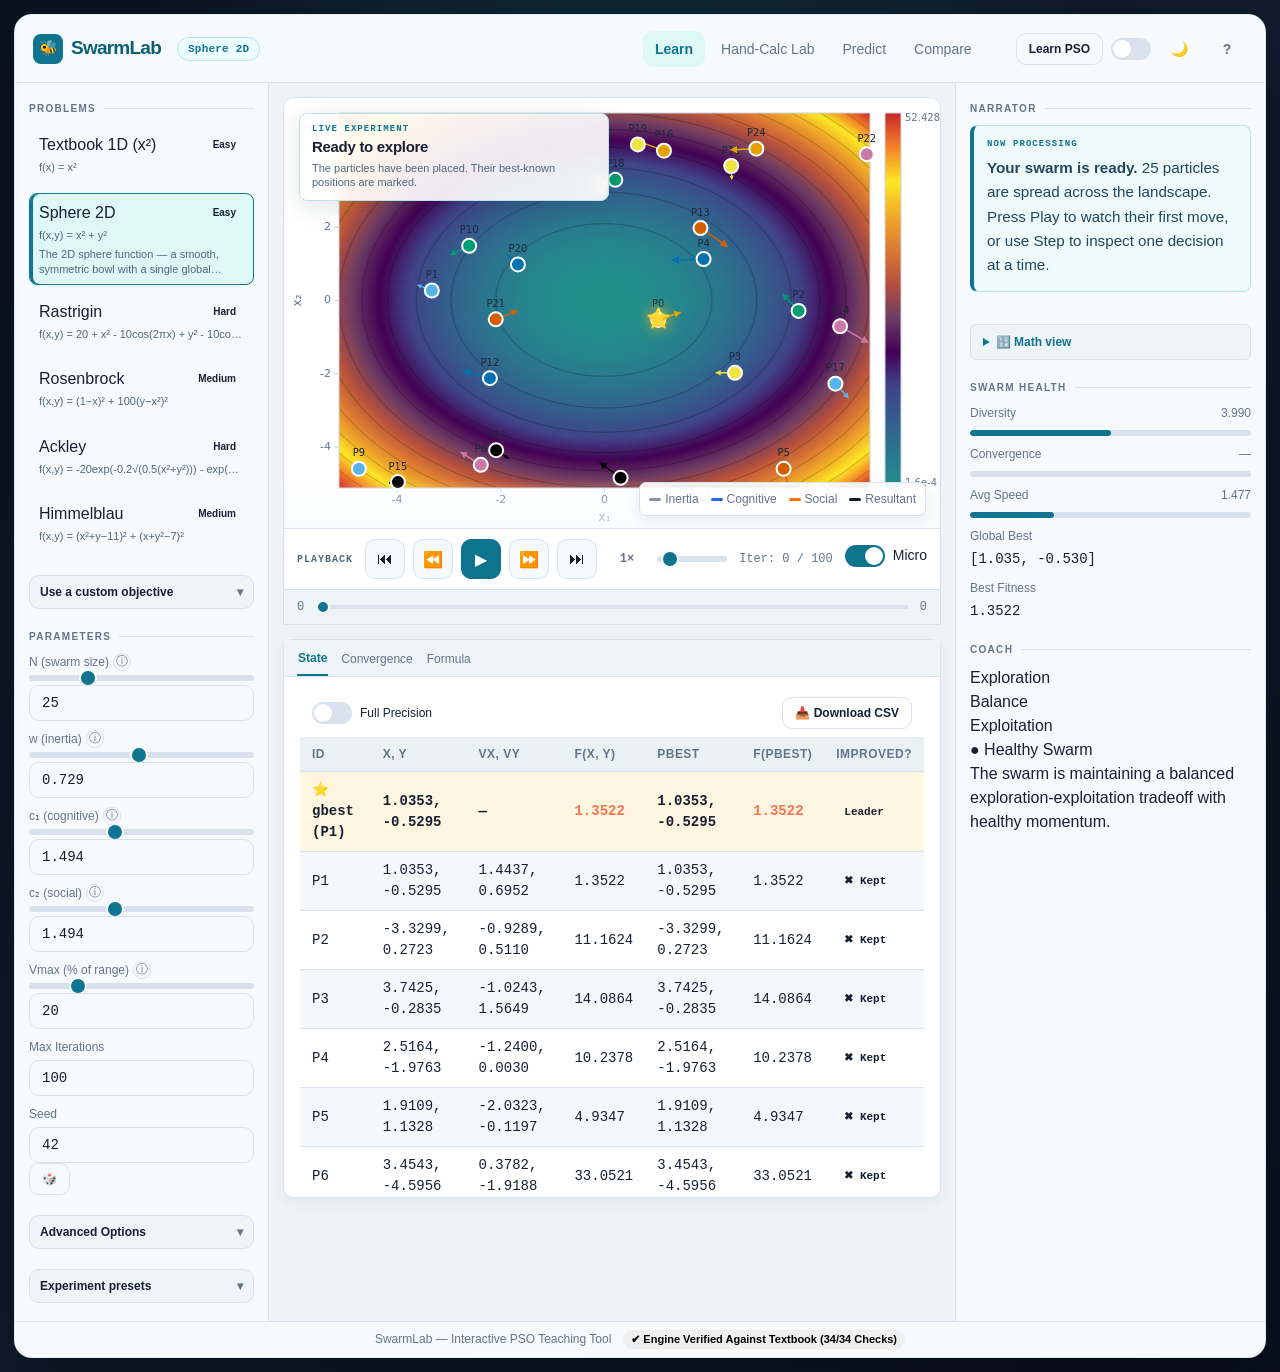
==== index.html @ da764fb7 "Soft Computing Assignment (Interactive PSO)" ====
<!DOCTYPE html>
<html lang="en" data-theme="light">
<head>
  <meta charset="UTF-8">
  <meta name="viewport" content="width=device-width, initial-scale=1.0">
  <meta name="description" content="SwarmLab — An interactive browser-based tool for learning Particle Swarm Optimization (PSO).">
  <meta name="color-scheme" content="light dark">
  <title>SwarmLab — Interactive PSO</title>

  <!-- Design System CSS -->
  <link rel="stylesheet" href="css/tokens.css">
  <link rel="stylesheet" href="css/layout.css">
  <link rel="stylesheet" href="css/components.css">
</head>
<body>

  <!-- Skip-to-content -->
  <a href="#main-canvas" class="skip-link">Skip to main content</a>

  <div class="app" id="app">

    <!-- ============ TOP BAR ============ -->
    <header class="topbar" role="banner">
      <div class="topbar__logo" aria-label="SwarmLab">
        <!-- Logo icon placeholder -->
        <span aria-hidden="true">🐝</span>
        <span>SwarmLab</span>
      </div>

      <span class="topbar__problem-name" id="topbar-problem-name">Sphere 2D</span>

      <!-- Mode tabs (desktop) -->
      <nav class="topbar__tabs tabs" role="tablist" aria-label="Application mode">
        <button class="tab" role="tab" id="tab-learn" aria-selected="true" aria-controls="panel-learn">Learn</button>
        <button class="tab" role="tab" id="tab-handcalc" aria-selected="false" aria-controls="panel-handcalc">Hand-Calc Lab</button>
        <button class="tab" role="tab" id="tab-predict" aria-selected="false" aria-controls="panel-predict">Predict</button>
        <button class="tab" role="tab" id="tab-compare" aria-selected="false" aria-controls="panel-compare">Compare</button>
      </nav>

      <!-- Actions -->
      <div class="topbar__actions">
        <button class="btn btn--secondary btn--sm learn-trigger" id="btn-open-learn" type="button">Learn PSO</button>
        <label class="toggle" title="Colour-blind safe mode">
          <input type="checkbox" class="toggle__input" id="toggle-colorblind" aria-label="Toggle colour-blind safe mode">
          <span class="toggle__track"><span class="toggle__thumb"></span></span>
          <span class="toggle__label sr-only">Colour-blind mode</span>
        </label>

        <button class="btn btn--icon" id="btn-theme-toggle" aria-label="Toggle dark mode" type="button">
          <span aria-hidden="true">🌙</span>
        </button>

        <button class="btn btn--icon" id="btn-help" aria-label="Help and keyboard shortcuts" type="button">
          <span aria-hidden="true">?</span>
        </button>
      </div>
    </header>

    <!-- ============ WORKSPACE (3-zone layout) ============ -->
    <main class="workspace" id="workspace">

      <!-- Drawer toggle buttons (tablet/mobile) -->
      <button class="drawer-toggle drawer-toggle--left" id="btn-toggle-left" aria-label="Toggle left panel" type="button" aria-expanded="false">
        <span aria-hidden="true">☰</span>
      </button>
      <button class="drawer-toggle drawer-toggle--right" id="btn-toggle-right" aria-label="Toggle right panel" type="button" aria-expanded="false">
        <span aria-hidden="true">▶</span>
      </button>

      <!-- Drawer backdrop -->
      <div class="drawer-backdrop" id="drawer-backdrop" aria-hidden="true"></div>

      <!-- ===== LEFT PANEL ===== -->
      <aside class="panel-left" id="panel-left" role="complementary" aria-label="Problem and parameter configuration">

        <!-- Problem Picker -->
        <section class="panel-section" aria-labelledby="section-problems-title">
          <h2 class="panel-section__title" id="section-problems-title">Problems</h2>
          <div id="problem-list" role="listbox" aria-label="Problem selection">
            <!-- Problem cards rendered by JS -->
          </div>
        </section>

        <!-- Custom Function -->
        <section class="panel-section panel-section--secondary" aria-labelledby="section-custom-title">
          <div class="collapsible" data-collapsible>
            <button class="collapsible__trigger" aria-expanded="false" aria-controls="custom-content" type="button">
              <span id="section-custom-title">Use a custom objective</span>
              <span class="collapsible__icon" aria-hidden="true">▾</span>
            </button>
            <div class="collapsible__content" id="custom-content" aria-hidden="true">
              <div class="collapsible__body form-row">
                <label for="input-custom-fn">Expression</label>
                <input type="text" class="num-input" id="input-custom-fn" placeholder="e.g. x^2 + y^2" autocomplete="off" spellcheck="false">
                <span class="sr-only" id="custom-fn-error" role="alert"></span>
              </div>
            </div>
          </div>
        </section>

        <!-- Parameters -->
        <section class="panel-section" aria-labelledby="section-params-title">
          <h2 class="panel-section__title" id="section-params-title">Parameters</h2>

          <!-- Swarm size -->
          <div class="param-group">
            <label class="param-label" for="param-n">
              N (swarm size)
              <span class="tooltip-wrapper">
                <button class="tooltip-trigger" aria-label="Info about swarm size" type="button">ⓘ</button>
                <span class="tooltip" role="tooltip">Number of particles in the swarm (1-100).</span>
              </span>
            </label>
            <input type="range" class="range-input" id="param-n-slider" min="1" max="100" value="30">
            <input type="number" class="num-input" id="param-n" min="1" max="100" value="30" aria-label="Swarm size">
          </div>

          <!-- Inertia -->
          <div class="param-group">
            <label class="param-label" for="param-w">
              w (inertia)
              <span class="tooltip-wrapper">
                <button class="tooltip-trigger" aria-label="Info about inertia weight" type="button">ⓘ</button>
                <span class="tooltip" role="tooltip">Inertia weight controls momentum of particles.</span>
              </span>
            </label>
            <input type="range" class="range-input" id="param-w-slider" min="0" max="1.5" step="0.01" value="0.729">
            <input type="number" class="num-input" id="param-w" min="0" max="1.5" step="0.01" value="0.729" aria-label="Inertia weight">
          </div>

          <!-- Cognitive (c1) -->
          <div class="param-group">
            <label class="param-label" for="param-c1">
              c₁ (cognitive)
              <span class="tooltip-wrapper">
                <button class="tooltip-trigger" aria-label="Info about cognitive coefficient" type="button">ⓘ</button>
                <span class="tooltip" role="tooltip">Personal best attraction weight.</span>
              </span>
            </label>
            <input type="range" class="range-input" id="param-c1-slider" min="0" max="4" step="0.01" value="1.494">
            <input type="number" class="num-input" id="param-c1" min="0" max="4" step="0.01" value="1.494" aria-label="Cognitive coefficient">
          </div>

          <!-- Social (c2) -->
          <div class="param-group">
            <label class="param-label" for="param-c2">
              c₂ (social)
              <span class="tooltip-wrapper">
                <button class="tooltip-trigger" aria-label="Info about social coefficient" type="button">ⓘ</button>
                <span class="tooltip" role="tooltip">Global best attraction weight.</span>
              </span>
            </label>
            <input type="range" class="range-input" id="param-c2-slider" min="0" max="4" step="0.01" value="1.494">
            <input type="number" class="num-input" id="param-c2" min="0" max="4" step="0.01" value="1.494" aria-label="Social coefficient">
          </div>

          <!-- Vmax -->
          <div class="param-group">
            <label class="param-label" for="param-vmax">
              Vmax (% of range)
              <span class="tooltip-wrapper">
                <button class="tooltip-trigger" aria-label="Info about velocity clamping" type="button">ⓘ</button>
                <span class="tooltip" role="tooltip">Maximum velocity as percentage of domain range.</span>
              </span>
            </label>
            <input type="range" class="range-input" id="param-vmax-slider" min="1" max="100" value="50">
            <input type="number" class="num-input" id="param-vmax" min="1" max="100" value="50" aria-label="Vmax percentage">
          </div>

          <!-- Max iterations -->
          <div class="param-group">
            <label class="param-label" for="param-maxiter">Max Iterations</label>
            <input type="number" class="num-input" id="param-maxiter" min="1" max="10000" value="100" aria-label="Maximum iterations">
          </div>

          <!-- Seed -->
          <div class="param-group">
            <label class="param-label" for="param-seed">Seed</label>
            <div class="form-row--inline">
              <input type="number" class="num-input" id="param-seed" min="0" value="42" aria-label="Random seed">
              <button class="btn btn--secondary btn--sm" id="btn-random-seed" type="button" aria-label="Random seed">🎲</button>
            </div>
          </div>
        </section>

        <!-- Advanced Options -->
        <div class="collapsible" id="collapsible-advanced">
          <button class="collapsible__trigger" aria-expanded="false" aria-controls="advanced-content" type="button">
            Advanced Options
            <span class="collapsible__icon" aria-hidden="true">▾</span>
          </button>
          <div class="collapsible__content" id="advanced-content" aria-hidden="true">
            <div class="collapsible__body">
              <!-- Boundary handling -->
              <div class="form-row">
                <label class="param-label" for="param-boundary">Boundary</label>
                <select class="num-input" id="param-boundary" aria-label="Boundary handling">
                  <option value="clamp">Clamp</option>
                  <option value="reflect">Reflect</option>
                  <option value="absorb">Absorb</option>
                </select>
              </div>

              <!-- Topology -->
              <div class="form-row">
                <label class="param-label" for="param-topology">Topology</label>
                <select class="num-input" id="param-topology" aria-label="Swarm topology">
                  <option value="global">Global (gbest)</option>
                  <option value="ring">Ring (lbest)</option>
                </select>
              </div>

              <!-- Update mode -->
              <div class="form-row">
                <label class="param-label" for="param-update-mode">Update Mode</label>
                <select class="num-input" id="param-update-mode" aria-label="Update mode">
                  <option value="synchronous">Synchronous</option>
                  <option value="asynchronous">Asynchronous</option>
                </select>
              </div>

              <!-- Inertia schedule -->
              <div class="form-row">
                <label class="param-label" for="param-inertia-schedule">Inertia Schedule</label>
                <select class="num-input" id="param-inertia-schedule" aria-label="Inertia schedule">
                  <option value="constant">Constant</option>
                  <option value="linear">Linear Decay</option>
                </select>
              </div>

              <!-- Constriction toggle -->
              <label class="toggle">
                <input type="checkbox" class="toggle__input" id="param-constriction" aria-label="Enable Clerc-Kennedy constriction">
                <span class="toggle__track"><span class="toggle__thumb"></span></span>
                <span class="toggle__label">Constriction (χ)</span>
              </label>
            </div>
          </div>
        </div>

        <!-- Presets -->
        <section class="panel-section panel-section--secondary" aria-labelledby="section-presets-title">
          <div class="collapsible" data-collapsible>
            <button class="collapsible__trigger" aria-expanded="false" aria-controls="presets-content" type="button">
              <span id="section-presets-title">Experiment presets</span>
              <span class="collapsible__icon" aria-hidden="true">▾</span>
            </button>
            <div class="collapsible__content" id="presets-content" aria-hidden="true">
              <div class="collapsible__body" id="preset-list">
                <!-- Preset buttons rendered by JS -->
              </div>
            </div>
          </div>
        </section>

      </aside>

      <!-- ===== CENTER PANEL ===== -->
      <div class="panel-center" id="panel-center">

        <!-- Main canvas -->
        <div class="canvas-container" id="main-canvas">
          <div class="simulation-hud" aria-live="polite">
            <span class="simulation-hud__eyebrow">LIVE EXPERIMENT</span>
            <strong id="simulation-phase">Ready to explore</strong>
            <span id="simulation-subtitle">Press play to see the swarm learn the landscape.</span>
          </div>
          <canvas id="canvas-main" aria-label="PSO visualization canvas">
            Your browser does not support HTML5 Canvas.
          </canvas>
          <!-- Force legend overlay -->
          <div class="force-legend" id="force-legend" aria-label="Force vector legend">
            <span class="force-legend__item">
              <span class="force-legend__swatch" style="background:var(--c-force-inertia)"></span>
              Inertia
            </span>
            <span class="force-legend__item">
              <span class="force-legend__swatch" style="background:var(--c-force-cognitive)"></span>
              Cognitive
            </span>
            <span class="force-legend__item">
              <span class="force-legend__swatch" style="background:var(--c-force-social)"></span>
              Social
            </span>
            <span class="force-legend__item">
              <span class="force-legend__swatch" style="background:var(--c-force-resultant)"></span>
              Resultant
            </span>
          </div>
        </div>

        <!-- Control bar -->
        <div class="control-bar" id="control-bar" role="toolbar" aria-label="Playback controls">
          <span class="control-bar__label">Playback</span>
          <div class="transport">
            <button class="transport__btn" id="btn-reset" aria-label="Reset" type="button">⏮</button>
            <button class="transport__btn" id="btn-step-back" aria-label="Step back" type="button">⏪</button>
            <button class="transport__btn transport__btn--play" id="btn-play" aria-label="Play / Pause" type="button">▶</button>
            <button class="transport__btn" id="btn-step-forward" aria-label="Step forward" type="button">⏩</button>
            <button class="transport__btn" id="btn-skip-end" aria-label="Skip to end" type="button">⏭</button>
          </div>
          <span class="transport__speed" id="speed-label">1×</span>
          <input type="range" class="range-input" id="speed-slider" min="0.25" max="10" step="0.25" value="1" aria-label="Playback speed">
          <span class="scrubber-label" id="iteration-label">Iter: 0 / 100</span>
          <div class="form-row--inline" style="margin-left:auto">
            <label class="toggle">
              <input type="checkbox" class="toggle__input" id="toggle-micro" aria-label="Toggle micro-step mode">
              <span class="toggle__track"><span class="toggle__thumb"></span></span>
              <span class="toggle__label">Micro</span>
            </label>
          </div>
        </div>

        <!-- Timeline / scrubber -->
        <div class="timeline" id="timeline" aria-label="Iteration timeline">
          <span class="scrubber-label">0</span>
          <input type="range" class="scrubber" id="timeline-scrubber" min="0" max="100" value="0" aria-label="Timeline scrubber">
          <span class="scrubber-label" id="timeline-max">100</span>
        </div>

        <!-- Bottom tabs -->
        <div class="bottom-tabs" id="bottom-tabs">
          <div class="bottom-tabs__header" role="tablist" aria-label="Data views">
            <button class="tab" role="tab" id="btab-table" aria-selected="true" aria-controls="btab-panel-table">State</button>
            <button class="tab" role="tab" id="btab-convergence" aria-selected="false" aria-controls="btab-panel-convergence">Convergence</button>
            <button class="tab" role="tab" id="btab-formula" aria-selected="false" aria-controls="btab-panel-formula">Formula</button>
            <button class="tab tab--contextual" role="tab" id="btab-compare" aria-selected="false" aria-controls="btab-panel-compare">Compare</button>
          </div>

          <!-- Table panel -->
          <div class="bottom-tabs__content" id="btab-panel-table" role="tabpanel" aria-labelledby="btab-table">
            <table class="data-table" id="particle-table" aria-label="Particle data table">
              <thead>
                <tr>
                  <th>ID</th>
                  <th>x</th>
                  <th>y</th>
                  <th>f(x,y)</th>
                  <th>vx</th>
                  <th>vy</th>
                  <th>pbest</th>
                  <th>f(pbest)</th>
                </tr>
              </thead>
              <tbody id="particle-table-body">
                <!-- Rows rendered by JS -->
              </tbody>
            </table>
          </div>

          <!-- Convergence panel -->
          <div class="bottom-tabs__content" id="btab-panel-convergence" role="tabpanel" aria-labelledby="btab-convergence" hidden>
            <canvas id="canvas-convergence" aria-label="Convergence chart"></canvas>
            <details class="analytics-disclosure" id="diversity-details">
              <summary>Show diversity diagnostics</summary>
              <canvas id="canvas-diversity" aria-label="Swarm diversity chart"></canvas>
            </details>
          </div>

          <!-- Formula panel -->
          <div class="bottom-tabs__content" id="btab-panel-formula" role="tabpanel" aria-labelledby="btab-formula" hidden>
            <div id="formula-display" class="narrator__formula">
              <!-- Formula rendering by JS -->
            </div>
          </div>

          <!-- Compare panel -->
          <div class="bottom-tabs__content" id="btab-panel-compare" role="tabpanel" aria-labelledby="btab-compare" hidden>
            <div id="compare-display">
              <!-- Comparison rendered by JS -->
            </div>
          </div>
        </div>

        <!-- Mobile mode tabs -->
        <nav class="mobile-mode-tabs" role="tablist" aria-label="Application mode (mobile)">
          <button class="tab" role="tab" aria-selected="true">Learn</button>
          <button class="tab" role="tab" aria-selected="false">Hand-Calc</button>
          <button class="tab" role="tab" aria-selected="false">Predict</button>
          <button class="tab" role="tab" aria-selected="false">Compare</button>
        </nav>
      </div>

      <!-- ===== RIGHT PANEL ===== -->
      <aside class="panel-right" id="panel-right" role="complementary" aria-label="Narrator and swarm health">

        <!-- Narrator -->
        <section class="panel-section" aria-labelledby="section-narrator-title">
          <h2 class="panel-section__title" id="section-narrator-title">Narrator</h2>
          <div class="narrator" id="narrator" aria-live="polite" aria-atomic="false">
            <div class="narrator__step" id="narrator-current">
              Press <kbd>▶</kbd> or <kbd>Space</kbd> to start the swarm.
            </div>
          </div>
        </section>

        <!-- Swarm Health -->
        <section class="panel-section" aria-labelledby="section-health-title">
          <h2 class="panel-section__title" id="section-health-title">Swarm Health</h2>

          <div class="health-meter" id="health-diversity">
            <div class="health-meter__label">
              <span>Diversity</span>
              <span id="health-diversity-value">—</span>
            </div>
            <div class="health-meter__bar">
              <div class="health-meter__fill" id="health-diversity-fill" style="width:50%"></div>
            </div>
          </div>

          <div class="health-meter" id="health-convergence">
            <div class="health-meter__label">
              <span>Convergence</span>
              <span id="health-convergence-value">—</span>
            </div>
            <div class="health-meter__bar">
              <div class="health-meter__fill" id="health-convergence-fill" style="width:0%"></div>
            </div>
          </div>

          <div class="health-meter" id="health-speed">
            <div class="health-meter__label">
              <span>Avg Speed</span>
              <span id="health-speed-value">—</span>
            </div>
            <div class="health-meter__bar">
              <div class="health-meter__fill" id="health-speed-fill" style="width:30%"></div>
            </div>
          </div>

          <div class="param-group">
            <span class="param-label">Global Best</span>
            <span class="param-value" id="health-gbest">—</span>
          </div>
          <div class="param-group">
            <span class="param-label">Best Fitness</span>
            <span class="param-value" id="health-gbest-fitness">—</span>
          </div>
        </section>

        <!-- Coach / Advisor -->
        <section class="panel-section" aria-labelledby="section-coach-title">
          <h2 class="panel-section__title" id="section-coach-title">Coach</h2>
          <div id="coach-container">
            <div class="coach-tip" id="coach-tip">
              Adjust parameters on the left and watch how the swarm behaves. Try increasing <strong>c₁</strong> for more exploration!
            </div>
          </div>
        </section>

      </aside>

    </main>

    <!-- ============ FOOTER ============ -->
    <footer class="app-footer" role="contentinfo">
      <span>SwarmLab — Interactive PSO Teaching Tool</span>
      <span id="verification-badge-area">
        <!-- Verification badge rendered by JS -->
      </span>
    </footer>

  </div><!-- /.app -->


  <!-- ============ MODALS ============ -->

  <!-- Help / Shortcuts Modal -->
  <div class="modal-overlay" id="modal-help" role="dialog" aria-modal="true" aria-labelledby="modal-help-title">
    <div class="modal">
      <div class="modal__header">
        <h2 class="modal__title" id="modal-help-title">Help &amp; Shortcuts</h2>
        <button class="btn btn--icon" id="btn-close-help" aria-label="Close help" type="button">✕</button>
      </div>
      <div class="modal__body">
        <h3>Keyboard Shortcuts</h3>
        <table class="data-table" aria-label="Keyboard shortcuts">
          <tbody>
            <tr><td><kbd>Space</kbd></td><td>Play / Pause</td></tr>
            <tr><td><kbd>→</kbd></td><td>Step forward</td></tr>
            <tr><td><kbd>←</kbd></td><td>Step back</td></tr>
            <tr><td><kbd>R</kbd></td><td>Reset</td></tr>
            <tr><td><kbd>M</kbd></td><td>Toggle micro-step</td></tr>
            <tr><td><kbd>D</kbd></td><td>Toggle dark mode</td></tr>
            <tr><td><kbd>?</kbd></td><td>Show this dialog</td></tr>
            <tr><td><kbd>Esc</kbd></td><td>Close dialog / drawer</td></tr>
          </tbody>
        </table>
      </div>
      <div class="modal__footer">
        <button class="btn btn--primary" id="btn-help-close-footer" type="button">Got it</button>
      </div>
    </div>
  </div>

  <!-- Verification Details Modal -->
  <div class="modal-overlay" id="modal-verification" role="dialog" aria-modal="true" aria-labelledby="modal-verification-title">
    <div class="modal">
      <div class="modal__header">
        <h2 class="modal__title" id="modal-verification-title">Engine Verification</h2>
        <button class="btn btn--icon" id="btn-close-verification" aria-label="Close verification details" type="button">✕</button>
      </div>
      <div class="modal__body" id="verification-body">
        <!-- Verification results rendered by JS -->
        <p>Verifying engine against textbook examples…</p>
        <div class="skeleton skeleton--text"></div>
        <div class="skeleton skeleton--text"></div>
        <div class="skeleton skeleton--text"></div>
      </div>
      <div class="modal__footer">
        <button class="btn btn--secondary" id="btn-rerun-verification" type="button">Re-run</button>
        <button class="btn btn--primary" id="btn-verification-close-footer" type="button">Close</button>
      </div>
    </div>
  </div>

  <!-- Learn PSO Drawer -->
  <div class="drawer drawer--left" id="drawer-learn-pso" role="dialog" aria-modal="true" aria-labelledby="drawer-learn-title">
    <div class="drawer__header">
      <h2 class="modal__title" id="drawer-learn-title">Learn PSO</h2>
      <button class="btn btn--icon" id="btn-close-learn" aria-label="Close learn PSO drawer" type="button">✕</button>
    </div>
    <div class="drawer__body" id="learn-pso-body">
      <!-- PSO educational content rendered by JS -->
    </div>
  </div>
  <div class="drawer-backdrop" id="drawer-learn-backdrop" aria-hidden="true"></div>


  <!-- ============ GUIDED TOUR ============ -->
  <div class="tour-overlay" id="tour-overlay" aria-label="Guided tour">
    <div class="tour-backdrop"></div>

    <!-- Step 1 -->
    <div class="tour-step" id="tour-step-1" data-tour-step="1">
      <div class="tour-step__progress">Step 1 of 6</div>
      <h3 class="tour-step__title">Welcome to SwarmLab!</h3>
      <p class="tour-step__body">SwarmLab helps you learn Particle Swarm Optimization interactively. Let's take a quick tour.</p>
      <div class="tour-step__actions">
        <button class="btn btn--secondary btn--sm" id="tour-skip" type="button">Skip tour</button>
        <button class="btn btn--primary btn--sm" data-tour-next="2" type="button">Next →</button>
      </div>
    </div>

    <!-- Step 2 -->
    <div class="tour-step" id="tour-step-2" data-tour-step="2">
      <div class="tour-step__progress">Step 2 of 6</div>
      <h3 class="tour-step__title">Choose a Problem</h3>
      <p class="tour-step__body">Pick a benchmark function from the left panel, or type your own expression.</p>
      <div class="tour-step__actions">
        <button class="btn btn--secondary btn--sm" data-tour-prev="1" type="button">← Back</button>
        <button class="btn btn--primary btn--sm" data-tour-next="3" type="button">Next →</button>
      </div>
    </div>

    <!-- Step 3 -->
    <div class="tour-step" id="tour-step-3" data-tour-step="3">
      <div class="tour-step__progress">Step 3 of 6</div>
      <h3 class="tour-step__title">Tune Parameters</h3>
      <p class="tour-step__body">Adjust w, c₁, c₂, swarm size, and more. Watch how they affect convergence.</p>
      <div class="tour-step__actions">
        <button class="btn btn--secondary btn--sm" data-tour-prev="2" type="button">← Back</button>
        <button class="btn btn--primary btn--sm" data-tour-next="4" type="button">Next →</button>
      </div>
    </div>

    <!-- Step 4 -->
    <div class="tour-step" id="tour-step-4" data-tour-step="4">
      <div class="tour-step__progress">Step 4 of 6</div>
      <h3 class="tour-step__title">Watch the Swarm</h3>
      <p class="tour-step__body">The main canvas shows particles moving. Use transport controls to play, pause, or step through iterations.</p>
      <div class="tour-step__actions">
        <button class="btn btn--secondary btn--sm" data-tour-prev="3" type="button">← Back</button>
        <button class="btn btn--primary btn--sm" data-tour-next="5" type="button">Next →</button>
      </div>
    </div>

    <!-- Step 5 -->
    <div class="tour-step" id="tour-step-5" data-tour-step="5">
      <div class="tour-step__progress">Step 5 of 6</div>
      <h3 class="tour-step__title">Read the Narrator</h3>
      <p class="tour-step__body">The right panel narrates each step, shows force decomposition, and gives coaching tips.</p>
      <div class="tour-step__actions">
        <button class="btn btn--secondary btn--sm" data-tour-prev="4" type="button">← Back</button>
        <button class="btn btn--primary btn--sm" data-tour-next="6" type="button">Next →</button>
      </div>
    </div>

    <!-- Step 6 -->
    <div class="tour-step" id="tour-step-6" data-tour-step="6">
      <div class="tour-step__progress">Step 6 of 6</div>
      <h3 class="tour-step__title">Explore Modes</h3>
      <p class="tour-step__body">Try Hand-Calc Lab to work through PSO by hand, Predict mode to guess the next step, or Compare to benchmark different settings.</p>
      <div class="tour-step__actions">
        <button class="btn btn--secondary btn--sm" data-tour-prev="5" type="button">← Back</button>
        <button class="btn btn--primary btn--sm" id="tour-finish" type="button">Get Started! 🚀</button>
      </div>
    </div>
  </div>


  <!-- ============ TOAST CONTAINER ============ -->
  <div class="toast-container" id="toast-container" aria-live="polite" aria-label="Notifications">
    <!-- Toasts appended by JS -->
  </div>


  <!-- ============ JS MODULE ENTRY ============ -->
  <script type="module" src="js/ui/app.js"></script>

</body>
</html>
---- css/tokens.css ----
/* ============================================================
   tokens.css — SwarmLab Design Tokens
   CSS custom properties for the full design system.
   ============================================================ */

/* ----- Font stacks ----- */
:root {
  --font-ui: 'Inter', -apple-system, BlinkMacSystemFont, 'Segoe UI', Roboto,
    Oxygen, Ubuntu, Cantarell, 'Helvetica Neue', sans-serif;
  --font-mono: 'JetBrains Mono', ui-monospace, 'Cascadia Code', 'Fira Code',
    'SF Mono', 'Consolas', 'Liberation Mono', Menlo, monospace;

  /* ----- Spacing scale (px) ----- */
  --sp-1: 4px;
  --sp-2: 8px;
  --sp-3: 12px;
  --sp-4: 16px;
  --sp-5: 24px;
  --sp-6: 32px;

  /* ----- Type scale ----- */
  --fs-xs: 12px;
  --fs-sm: 14px;
  --fs-md: 16px;
  --fs-lg: 20px;
  --fs-xl: 28px;

  /* ----- Border-radius ----- */
  --radius-sm: 10px;
  --radius-md: 12px;
  --radius-lg: 14px;
  --radius-full: 9999px;

  /* ----- Transitions ----- */
  --ease-out: cubic-bezier(0.16, 1, 0.3, 1);
  --duration-fast: 120ms;
  --duration-normal: 200ms;
  --duration-slow: 350ms;

  /* ----- Accent & status colours (shared) ----- */
  --c-accent: #0E7490;
  --c-accent-hover: #155E75;
  --c-accent-subtle: #DDF8F7;
  --c-success: #16A34A;
  --c-warning: #D97706;
  --c-danger: #DC2626;
  --c-gold: #F97352;

  /* ----- Force decomposition colours ----- */
  --c-force-inertia: #8A94A6;
  --c-force-cognitive: #2563EB;
  --c-force-social: #F97316;
  --c-force-resultant: #111827;

  /* ----- Particle palette — Okabe-Ito (colour-blind safe) ----- */
  --c-particle-0: #E69F00;
  --c-particle-1: #56B4E9;
  --c-particle-2: #009E73;
  --c-particle-3: #F0E442;
  --c-particle-4: #0072B2;
  --c-particle-5: #D55E00;
  --c-particle-6: #CC79A7;
  --c-particle-7: #000000;

  /* ===== LIGHT THEME (default) ===== */
  --c-bg: #0B1220;
  --c-surface: #F7FAFC;
  --c-text: #172033;
  --c-muted: #64748B;
  --c-border: #D9E2EC;
  --c-surface-muted: #EEF4F7;
  --c-surface-raised: #FFFFFF;
  --c-text-strong: #172033;
  --c-text-soft: #52677B;
  --c-table-header: #EAF1F5;
  --c-table-stripe: #F5F8FA;
  --c-note-bg: #EFFBFB;
  --c-note-border: #B8E5E4;
  --c-note-text: #23465D;

  /* Shadows — light */
  --shadow-sm: 0 1px 2px rgba(27, 36, 48, 0.05);
  --shadow-md: 0 4px 12px rgba(27, 36, 48, 0.08);
  --shadow-lg: 0 8px 24px rgba(27, 36, 48, 0.12);

  /* Focus ring */
  --focus-ring: 0 0 0 3px rgba(79, 70, 229, 0.35);

  /* Overlay */
  --c-overlay: rgba(27, 36, 48, 0.45);
}

/* ===== DARK THEME ===== */
[data-theme="dark"] {
  --c-bg: #050A13;
  --c-surface: #111C2E;
  --c-text: #E6F0F7;
  --c-muted: #94A9BA;
  --c-border: #263B4D;
  --c-surface-muted: #15263A;
  --c-surface-raised: #17263A;
  --c-text-strong: #F1F7FB;
  --c-text-soft: #B6C7D5;
  --c-table-header: #0C1726;
  --c-table-stripe: #15263A;
  --c-note-bg: #102B36;
  --c-note-border: #1E7283;
  --c-note-text: #D9F5F4;

  --c-accent-subtle: #1E1B4B;
  --c-force-resultant: #F3F4F6;
  --c-particle-7: #FFFFFF;

  /* Shadows — dark */
  --shadow-sm: 0 1px 2px rgba(0, 0, 0, 0.25);
  --shadow-md: 0 4px 12px rgba(0, 0, 0, 0.35);
  --shadow-lg: 0 8px 24px rgba(0, 0, 0, 0.45);

  --c-overlay: rgba(0, 0, 0, 0.6);

  --focus-ring: 0 0 0 3px rgba(79, 70, 229, 0.5);
}

/* ===== COLOUR-BLIND SAFE MODE ===== */
[data-colorblind="true"] {
  --c-force-cognitive: #332288;
  --c-force-social: #AA4499;
  --c-success: #117733;
  --c-warning: #999933;
  --c-danger: #882255;
  --c-gold: #DDCC77;

  --c-particle-0: #332288;
  --c-particle-1: #88CCEE;
  --c-particle-2: #44AA99;
  --c-particle-3: #117733;
  --c-particle-4: #999933;
  --c-particle-5: #DDCC77;
  --c-particle-6: #CC6677;
  --c-particle-7: #AA4499;
}

/* ===== REDUCED MOTION ===== */
@media (prefers-reduced-motion: reduce) {
  :root {
    --duration-fast: 0ms;
    --duration-normal: 0ms;
    --duration-slow: 0ms;
  }
}
---- css/layout.css ----
/* ============================================================
   layout.css — SwarmLab Responsive Layout
   CSS Grid + Flexbox, no frameworks.
   ============================================================ */

/* ----- Reset & base ----- */
*,
*::before,
*::after {
  box-sizing: border-box;
  margin: 0;
  padding: 0;
}

html {
  font-size: var(--fs-md);
  -webkit-text-size-adjust: 100%;
  text-size-adjust: 100%;
  -webkit-font-smoothing: antialiased;
  -moz-osx-font-smoothing: grayscale;
}

body {
  font-family: var(--font-ui);
  color: var(--c-text);
  background: var(--c-bg);
  line-height: 1.5;
  min-height: 100dvh;
  overflow-x: hidden;
}

/* ----- Skip-to-content link ----- */
.skip-link {
  position: absolute;
  left: -9999px;
  top: var(--sp-2);
  z-index: 10000;
  background: var(--c-accent);
  color: #fff;
  padding: var(--sp-2) var(--sp-4);
  border-radius: var(--radius-sm);
  font-weight: 600;
  text-decoration: none;
}

.skip-link:focus {
  left: var(--sp-4);
}

/* ----- App shell ----- */
.app {
  display: grid;
  grid-template-rows: auto 1fr;
  min-height: 100dvh;
}

/* ----- Top bar ----- */
.topbar {
  display: flex;
  align-items: center;
  gap: var(--sp-4);
  padding: var(--sp-3) var(--sp-5);
  background: var(--c-surface);
  border-bottom: 1px solid var(--c-border);
  position: sticky;
  top: 0;
  z-index: 500;
  min-height: 56px;
}

.topbar__logo {
  font-weight: 700;
  font-size: var(--fs-lg);
  white-space: nowrap;
  display: flex;
  align-items: center;
  gap: var(--sp-2);
}

.topbar__problem-name {
  color: var(--c-muted);
  font-size: var(--fs-sm);
  white-space: nowrap;
  overflow: hidden;
  text-overflow: ellipsis;
  max-width: 180px;
}

.topbar__tabs {
  display: flex;
  gap: var(--sp-1);
  margin-left: auto;
}

.topbar__actions {
  display: flex;
  align-items: center;
  gap: var(--sp-2);
  margin-left: var(--sp-4);
}

/* ----- Main workspace ----- */
.workspace {
  display: grid;
  grid-template-columns: 280px 1fr 300px;
  gap: 0;
  overflow: hidden;
  position: relative;
}

/* ----- Left panel ----- */
.panel-left {
  background: var(--c-surface);
  border-right: 1px solid var(--c-border);
  overflow-y: auto;
  padding: var(--sp-4);
  display: flex;
  flex-direction: column;
  gap: var(--sp-4);
  min-height: 0;
}

/* ----- Center (main canvas area) ----- */
.panel-center {
  display: flex;
  flex-direction: column;
  overflow: hidden;
  min-width: 0;
}

.canvas-container {
  flex: 1 1 0%;
  position: relative;
  min-height: 0;
  background: var(--c-bg);
}

.canvas-container canvas {
  display: block;
  width: 100%;
  height: 100%;
}

/* Control bar */
.control-bar {
  display: flex;
  align-items: center;
  gap: var(--sp-3);
  padding: var(--sp-3) var(--sp-4);
  background: var(--c-surface);
  border-top: 1px solid var(--c-border);
}

/* Timeline / scrubber */
.timeline {
  display: flex;
  align-items: center;
  gap: var(--sp-3);
  padding: var(--sp-2) var(--sp-4);
  background: var(--c-surface);
  border-top: 1px solid var(--c-border);
}

.timeline__track {
  flex: 1;
}

/* Bottom tabs */
.bottom-tabs {
  background: var(--c-surface);
  border-top: 1px solid var(--c-border);
  display: flex;
  flex-direction: column;
  max-height: 260px;
  min-height: 0;
}

.bottom-tabs__header {
  display: flex;
  gap: var(--sp-1);
  padding: var(--sp-2) var(--sp-4);
  border-bottom: 1px solid var(--c-border);
  overflow-x: auto;
  flex-shrink: 0;
}

.bottom-tabs__content {
  flex: 1;
  overflow: auto;
  padding: var(--sp-3) var(--sp-4);
}

#btab-panel-convergence {
  min-height: 0;
  overflow: hidden;
}

#btab-panel-convergence canvas {
  display: block;
  width: 100%;
  height: 190px;
}

#btab-panel-convergence .analytics-disclosure {
  margin-top: 6px;
}

#btab-panel-convergence .analytics-disclosure canvas {
  height: 150px;
  margin-top: 4px;
  display: flex;
  flex-direction: column;
  gap: 6px;
}

#canvas-convergence {
  display: block;
  width: 100%;
  height: 150px;
  flex: 1 1 150px;
  min-height: 80px;
}

#btab-panel-convergence .analytics-disclosure {
  flex: 0 0 auto;
  width: 100%;
}

#canvas-diversity {
  display: block;
  width: 100%;
  height: 110px;
}

/* ----- Right panel ----- */
.panel-right {
  background: var(--c-surface);
  border-left: 1px solid var(--c-border);
  overflow-y: auto;
  padding: var(--sp-4);
  display: flex;
  flex-direction: column;
  gap: var(--sp-4);
  min-height: 0;
}

/* ----- Drawer toggles (visible on tablet / mobile) ----- */
.drawer-toggle {
  display: none;
  position: fixed;
  z-index: 600;
  background: var(--c-surface);
  border: 1px solid var(--c-border);
  box-shadow: var(--shadow-md);
  border-radius: var(--radius-sm);
  width: 40px;
  height: 40px;
  align-items: center;
  justify-content: center;
  cursor: pointer;
  color: var(--c-text);
}

.drawer-toggle--left {
  top: 72px;
  left: var(--sp-2);
}

.drawer-toggle--right {
  top: 72px;
  right: var(--sp-2);
}

/* ----- Drawer backdrop ----- */
.drawer-backdrop {
  display: none;
  position: fixed;
  inset: 0;
  background: var(--c-overlay);
  z-index: 700;
}

.drawer-backdrop.is-visible {
  display: block;
}

/* ===== TABLET — < 1200px ===== */
@media (max-width: 1199px) {
  .workspace {
    grid-template-columns: 1fr;
  }

  .drawer-toggle {
    display: flex;
  }

  /* Shared drawer styles */
  .panel-left,
  .panel-right {
    position: fixed;
    top: 56px;
    bottom: 0;
    z-index: 800;
    width: 300px;
    transform: translateX(-100%);
    transition: transform var(--duration-normal) var(--ease-out);
    will-change: transform;
  }

  .panel-left {
    left: 0;
    border-right: 1px solid var(--c-border);
    box-shadow: var(--shadow-lg);
  }

  .panel-left.is-open {
    transform: translateX(0);
  }

  .panel-right {
    right: 0;
    left: auto;
    transform: translateX(100%);
    border-left: 1px solid var(--c-border);
    box-shadow: var(--shadow-lg);
  }

  .panel-right.is-open {
    transform: translateX(0);
  }
}

/* ===== MOBILE — < 768px ===== */
@media (max-width: 767px) {
  .topbar {
    padding: var(--sp-2) var(--sp-3);
    gap: var(--sp-2);
    min-height: 48px;
  }

  .topbar__problem-name {
    display: none;
  }

  .topbar__tabs {
    display: none;
  }

  .workspace {
    grid-template-columns: 1fr;
    grid-template-rows: 1fr auto;
  }

  .panel-left,
  .panel-right {
    width: 85vw;
    max-width: 320px;
  }

  .control-bar {
    position: sticky;
    bottom: 0;
    z-index: 400;
    border-top: 1px solid var(--c-border);
    box-shadow: var(--shadow-md);
    flex-wrap: wrap;
    justify-content: center;
  }

  .bottom-tabs {
    max-height: 200px;
  }

  .timeline {
    padding: var(--sp-2) var(--sp-3);
  }

  /* Mobile mode tabs appear in a bottom sheet or drawer */
  .mobile-mode-tabs {
    display: flex;
    justify-content: center;
    gap: var(--sp-1);
    padding: var(--sp-2);
    overflow-x: auto;
    background: var(--c-surface);
    border-top: 1px solid var(--c-border);
  }
}

/* Show mobile mode tabs only on small screens */
@media (min-width: 768px) {
  .mobile-mode-tabs {
    display: none;
  }
}

/* ----- Utility: visually hidden ----- */
.sr-only {
  position: absolute;
  width: 1px;
  height: 1px;
  padding: 0;
  margin: -1px;
  overflow: hidden;
  clip: rect(0, 0, 0, 0);
  white-space: nowrap;
  border: 0;
}

/* ----- Panel sections ----- */
.panel-section {
  display: flex;
  flex-direction: column;
  gap: var(--sp-3);
}

.panel-section__title {
  font-size: var(--fs-sm);
  font-weight: 600;
  text-transform: uppercase;
  letter-spacing: 0.04em;
  color: var(--c-muted);
}

/* ----- Footer ----- */
.app-footer {
  display: flex;
  align-items: center;
  justify-content: center;
  gap: var(--sp-3);
  padding: var(--sp-2) var(--sp-4);
  font-size: var(--fs-xs);
  color: var(--c-muted);
  border-top: 1px solid var(--c-border);
  background: var(--c-surface);
}

/* ----- Scrollbar styling ----- */
::-webkit-scrollbar {
  width: 6px;
  height: 6px;
}

::-webkit-scrollbar-track {
  background: transparent;
}

::-webkit-scrollbar-thumb {
  background: var(--c-border);
  border-radius: var(--radius-full);
}

::-webkit-scrollbar-thumb:hover {
  background: var(--c-muted);
}

/* Firefox */
* {
  scrollbar-width: thin;
  scrollbar-color: var(--c-border) transparent;
}

/* ============================================================
   SwarmLab 2.0 â€” focused simulation workspace
   These rules deliberately sit last: the original component IDs remain
   stable, while the learning flow becomes the visual priority.
   ============================================================ */
body {
  background:
    radial-gradient(circle at 48% -20%, rgba(20, 184, 196, 0.22), transparent 34rem),
    linear-gradient(135deg, #0b1220 0%, #101c2e 48%, #09111d 100%);
  padding: 14px;
}

.app {
  width: min(1540px, 100%);
  min-height: calc(100dvh - 28px);
  margin: 0 auto;
  overflow: hidden;
  border: 1px solid rgba(177, 209, 222, 0.32);
  border-radius: 18px;
  background: var(--c-surface);
  box-shadow: 0 28px 90px rgba(0, 0, 0, 0.34);
}

.topbar {
  min-height: 68px;
  padding: 10px 18px;
  border-bottom: 1px solid var(--c-border);
  background: rgba(247, 250, 252, 0.96);
}

[data-theme="dark"] .topbar { background: rgba(17, 28, 46, 0.96); }

.topbar__logo {
  font-size: 19px;
  letter-spacing: -0.04em;
  color: #0b6172;
}

.topbar__logo > span:first-child {
  display: grid;
  width: 30px;
  height: 30px;
  place-items: center;
  color: #f7fafc;
  border-radius: 8px;
  background: #0e7490;
  font-size: 15px;
}

.topbar__problem-name {
  max-width: 250px;
  padding: 5px 10px;
  color: #0e7490;
  border: 1px solid #aee9e8;
  border-radius: 999px;
  background: #ecfeff;
  font: 600 11px var(--font-mono);
  letter-spacing: 0.02em;
}

.workspace {
  grid-template-columns: 254px minmax(460px, 1fr) 310px;
  min-height: 0;
  background: #eaf1f5;
}

.panel-left,
.panel-right {
  padding: 18px 14px;
  gap: 20px;
  background: rgba(247, 250, 252, 0.98);
}

.panel-left { border-right-color: #d5e0e8; }
.panel-right { border-left-color: #d5e0e8; }

.panel-section { gap: 9px; }
.panel-section__title {
  display: flex;
  align-items: center;
  gap: 8px;
  color: #60758a;
  font-size: 10px;
  letter-spacing: 0.13em;
}
.panel-section__title::after {
  height: 1px;
  flex: 1;
  content: '';
  background: #d8e3e9;
}

#problem-list {
  display: grid;
  gap: 7px;
}

.problem-card {
  position: relative;
  padding: 10px 10px 9px;
  border: 1px solid transparent;
  border-radius: 8px;
  background: transparent;
  transition: background .16s ease, border-color .16s ease, transform .16s ease;
}
.problem-card:hover { transform: translateX(2px); background: #edf6f7; border-color: #c9e9e9; }
.problem-card--active { background: #e1f7f6; border-color: #75d3d1; box-shadow: inset 3px 0 0 #0e7490; }
.problem-card__name { color: #172033; }
.problem-card__formula { color: #587086; }

.param-group { gap: 5px; }
.param-label { color: #52677b; font-size: 11px; }
.num-input {
  min-height: 34px;
  border-radius: 7px;
  border-color: #cfdae3;
  background: #fff;
}
.range-input { height: 5px; background: #d5e2e8; }
.range-input::-webkit-slider-thumb { width: 14px; height: 14px; border-color: #f7fafc; background: #0e7490; }
.range-input::-moz-range-thumb { width: 14px; height: 14px; border-color: #f7fafc; background: #0e7490; }

.panel-center { background: #edf3f6; }
.canvas-container {
  min-height: clamp(350px, 48vh, 620px);
  margin: 14px 14px 0;
  overflow: hidden;
  border: 1px solid #cfdde5;
  border-radius: 12px 12px 0 0;
  background: #f7fafc;
  box-shadow: inset 0 0 0 1px rgba(255,255,255,.65);
}
.canvas-container::after {
  position: absolute;
  right: 0; bottom: 0; left: 0;
  height: 48px;
  content: '';
  pointer-events: none;
  background: linear-gradient(transparent, rgba(247,250,252,.7));
}

.simulation-hud {
  position: absolute;
  z-index: 4;
  top: 15px;
  left: 15px;
  display: grid;
  gap: 2px;
  max-width: 310px;
  padding: 10px 12px;
  border: 1px solid rgba(174, 233, 232, .9);
  border-radius: 8px;
  background: rgba(248, 253, 253, .88);
  box-shadow: 0 6px 24px rgba(12, 42, 55, .12);
  backdrop-filter: blur(8px);
}
.simulation-hud__eyebrow { color: #0e7490; font: 700 9px var(--font-mono); letter-spacing: .12em; }
.simulation-hud strong { color: #172033; font-size: 15px; letter-spacing: -.02em; }
.simulation-hud span:last-child { color: #60758a; font-size: 11px; line-height: 1.35; }

.force-legend {
  position: absolute;
  z-index: 3;
  right: 14px;
  bottom: 12px;
  padding: 7px 9px;
  border: 1px solid #d5e1e7;
  border-radius: 7px;
  background: rgba(247, 250, 252, .88);
  box-shadow: 0 4px 14px rgba(12, 42, 55, .08);
}

.control-bar {
  gap: 12px;
  margin: 0 14px;
  padding: 10px 13px;
  border: 1px solid #cfdde5;
  border-top: 0;
  background: #fff;
}
.control-bar__label {
  color: #64748b;
  font: 700 10px var(--font-mono);
  letter-spacing: .1em;
  text-transform: uppercase;
}
.transport { gap: 5px; }
.transport__btn { width: 34px; height: 34px; border-radius: 7px; font-size: 14px; }
.transport__btn--play { width: 42px; background: #0e7490; border-color: #0e7490; }
.transport__btn--play:hover { background: #155e75; }
.transport__speed { color: #0e7490; font-weight: 700; }
.control-bar > .range-input { max-width: 125px; }

.timeline { margin: 0 14px; padding: 8px 13px; border: 1px solid #cfdde5; border-top: 0; background: #f6fafb; }
.bottom-tabs {
  margin: 14px;
  max-height: 255px;
  border: 1px solid #cfdde5;
  border-radius: 10px;
  background: #fff;
  box-shadow: 0 4px 16px rgba(16, 36, 54, .05);
}
.bottom-tabs__header { gap: 12px; padding: 0 13px; background: #f8fbfc; }
.bottom-tabs__header .tab { padding: 10px 1px 8px; border-radius: 0; font-size: 12px; }
.bottom-tabs__header .tab[aria-selected="true"] { border-bottom: 2px solid #0e7490; background: transparent; color: #0e7490; }
.bottom-tabs__header .tab--contextual { display: none; }
.analytics-disclosure {
  margin-top: 10px;
  border-top: 1px solid #d9e5ea;
  color: #52677b;
  font-size: 12px;
}
.analytics-disclosure summary { padding: 8px 0; cursor: pointer; color: #0e7490; font-weight: 600; }
.analytics-disclosure canvas { display: block; width: 100%; min-height: 150px; }

/* Secondary setup paths remain available without competing with the first
   three decisions: problem, swarm size, and force balance. */
.panel-section--secondary { gap: 0; }
.panel-section--secondary .collapsible { border-color: #d7e3e9; background: #fbfdfe; }
.panel-section--secondary .collapsible__trigger { padding: 9px 10px; font-size: 12px; }
#collapsible-advanced { border-color: #d7e3e9; background: #fbfdfe; }
#collapsible-advanced .collapsible__trigger { padding: 9px 10px; font-size: 12px; }
#preset-list { display: grid; gap: 6px; padding: 8px 10px; }

[data-theme="dark"] .num-input { background: #0c1726; }
[data-theme="dark"] .panel-left,
[data-theme="dark"] .panel-right,
[data-theme="dark"] .topbar,
[data-theme="dark"] .app-footer { background: #111c2e; }
[data-theme="dark"] .canvas-container,
[data-theme="dark"] .control-bar,
[data-theme="dark"] .bottom-tabs { background: #132237; border-color: #294257; }

.narrator__step {
  padding: 14px;
  border: 1px solid #b8e5e4;
  border-left: 4px solid #0e7490;
  border-radius: 8px;
  background: #effbfb;
  color: #334b61;
}
.narrator__step::before {
  display: block;
  margin-bottom: 7px;
  color: #0e7490;
  content: 'NOW PROCESSING';
  font: 700 9px var(--font-mono);
  letter-spacing: .12em;
}
.coach-tip { border-left-color: #f97352; border-radius: 8px; background: #fff5f1; color: #5b3d34; }
.health-meter__fill { background: linear-gradient(90deg, #14b8c4, #0e7490); }

.app-footer { color: #6b7d8e; background: #f7fafc; }

@media (max-width: 1199px) {
  body { padding: 0; }
  .app { width: 100%; min-height: 100dvh; border: 0; border-radius: 0; }
  .workspace { grid-template-columns: 1fr; }
  .panel-left, .panel-right { top: 68px; }
}

@media (max-width: 767px) {
  .topbar__logo { font-size: 17px; }
  .topbar__actions { margin-left: auto; }
  .topbar__actions .toggle { display: none; }
  .canvas-container { min-height: 390px; margin: 8px 8px 0; border-radius: 9px 9px 0 0; }
  .simulation-hud { top: 10px; left: 10px; max-width: calc(100% - 20px); }
  .force-legend { right: 8px; bottom: 8px; max-width: calc(100% - 16px); gap: 6px; }
  .control-bar { margin: 0 8px; padding: 9px; gap: 8px; justify-content: space-between; }
  .control-bar__label, .control-bar > .range-input { display: none; }
  .timeline, .bottom-tabs { margin: 8px; }
  .bottom-tabs { max-height: 230px; }
  .panel-left, .panel-right { width: min(91vw, 350px); }
  .app-footer { padding: 8px; font-size: 10px; }
}

/* A fixed desktop stage budget keeps the actual learning controls in view.
   The canvas is prominent without swallowing the transport and state panel. */
@media (min-width: 1200px) {
  .app {
    height: auto;
    min-height: calc(100dvh - 28px);
    grid-template-rows: auto auto auto;
  }
  .workspace { min-height: 720px; overflow: visible; align-items: stretch; }
  .workspace > * { min-height: 0; }
  .panel-center { min-height: 0; height: auto; overflow: visible; }
  .panel-left,
  .panel-right { overflow-y: visible; }
  .canvas-container {
    flex: 0 0 clamp(330px, 48vh, 510px);
    min-height: 330px;
  }
  .bottom-tabs {
    flex: 0 0 auto;
    min-height: 300px;
    max-height: none;
    overflow: visible;
  }
  .bottom-tabs__content { max-height: 520px; }
}

/* Benchmark cards should be scannable. Explanation appears only for the
   selected objective, where it helps rather than creating a text wall. */
.problem-card { padding: 7px 9px; }
#problem-list { overflow-x: hidden; }
.problem-card,
.problem-card__header { min-width: 0; }
.problem-card__header .problem-card__name {
  min-width: 0;
  overflow: hidden;
  text-overflow: ellipsis;
  white-space: nowrap;
}
.problem-card__header .badge { flex: 0 0 auto; font-size: 10px; }
.problem-card__formula {
  overflow: hidden;
  margin: 2px 0 !important;
  text-overflow: ellipsis;
  white-space: nowrap;
}
.problem-card__desc { display: none; }
.problem-card--active .problem-card__desc {
  display: -webkit-box;
  overflow: hidden;
  margin-top: 4px;
  color: #52677b;
  font-size: 11px !important;
  line-height: 1.35;
  -webkit-box-orient: vertical;
  -webkit-line-clamp: 2;
}

/* The narrator gets a useful first-run baseline before any step occurs. */
.narrator-header { display: none; }
.narrator-text {
  padding: 13px;
  border: 1px solid #b8e5e4;
  border-left: 4px solid #0e7490;
  border-radius: 8px;
  background: #effbfb;
  color: #334b61;
  font-size: 13px;
  line-height: 1.55;
}
.narrator-text::before {
  display: block;
  margin-bottom: 7px;
  color: #0e7490;
  content: 'NOW PROCESSING';
  font: 700 9px var(--font-mono);
  letter-spacing: .12em;
}
.narrator-math-view {
  padding: 8px 10px;
  border: 1px solid #d7e6eb;
  border-radius: 7px;
  background: #fbfdfe;
  color: #52677b;
  font-size: 12px;
}
.narrator-math-view summary { cursor: pointer; color: #0e7490; font-weight: 600; }
.narrator-math-content { margin-top: 8px; font-family: var(--font-mono); font-size: 11px; line-height: 1.5; }

/* Theme-safe surfaces. The focused-workspace pass originally used a few
   literal light colours; these aliases keep every label readable in dark mode
   and avoid relying on hover to reveal a control's text. */
.workspace { background: var(--c-surface-muted); }
.panel-left,
.panel-right,
.topbar,
.app-footer { background: var(--c-surface); }
.panel-left,
.panel-right { border-color: var(--c-border); }
.panel-section__title { color: var(--c-muted); }
.panel-section__title::after { background: var(--c-border); }
.problem-card { color: var(--c-text); }
.problem-card:hover { background: var(--c-surface-muted); border-color: var(--c-note-border); }
.problem-card--active { background: var(--c-accent-subtle); border-color: var(--c-accent); }
.problem-card__name { color: var(--c-text-strong); }
.problem-card__formula,
.problem-card--active .problem-card__desc { color: var(--c-text-soft); }
.canvas-container { background: var(--c-surface-raised); border-color: var(--c-border); }
.simulation-hud { background: color-mix(in srgb, var(--c-surface-raised) 91%, transparent); border-color: var(--c-note-border); }
.simulation-hud__eyebrow,
.simulation-hud strong { color: var(--c-accent); }
.simulation-hud strong { color: var(--c-text-strong); }
.simulation-hud span:last-child { color: var(--c-text-soft); }
.force-legend { background: color-mix(in srgb, var(--c-surface-raised) 91%, transparent); border-color: var(--c-border); color: var(--c-text-soft); }
.control-bar { background: var(--c-surface-raised); border-color: var(--c-border); }
.timeline { background: var(--c-surface-muted); border-color: var(--c-border); }
.control-bar__label,
.transport__speed,
.scrubber-label { color: var(--c-text-soft); }
.bottom-tabs { background: var(--c-surface-raised); border-color: var(--c-border); }
.bottom-tabs__header { background: var(--c-surface-muted); border-color: var(--c-border); }
.bottom-tabs__header .tab[aria-selected="true"] { border-bottom-color: var(--c-accent); color: var(--c-accent); }
.analytics-disclosure { border-color: var(--c-border); color: var(--c-text-soft); }
.analytics-disclosure summary,
.narrator-math-view summary { color: var(--c-accent); }
.panel-section--secondary .collapsible,
#collapsible-advanced { background: var(--c-surface-muted); border-color: var(--c-border); }
.narrator-text,
.narrator__step { background: var(--c-note-bg); border-color: var(--c-note-border); border-left-color: var(--c-accent); color: var(--c-note-text); }
.narrator-text::before,
.narrator__step::before { color: var(--c-accent); }
.narrator-math-view { background: var(--c-surface-muted); border-color: var(--c-border); color: var(--c-text-soft); }
.coach-tip { background: color-mix(in srgb, var(--c-gold) 10%, var(--c-surface-raised)); color: var(--c-text); border-left-color: var(--c-gold); }
.app-footer { color: var(--c-muted); }

[data-theme="dark"] body {
  background: radial-gradient(circle at 48% -20%, rgba(20, 184, 196, .12), transparent 34rem), linear-gradient(135deg, #050a13, #091625 55%, #050a13);
}
[data-theme="dark"] .app { border-color: #294257; }
[data-theme="dark"] .topbar__logo { color: #6ee7e7; }
[data-theme="dark"] .topbar__problem-name { background: #102b36; border-color: #1e7283; color: #a8f0ef; }
[data-theme="dark"] .num-input { color: var(--c-text); border-color: var(--c-border); }
[data-theme="dark"] .data-table th { color: var(--c-text-soft); }
[data-theme="dark"] .data-table td { color: var(--c-text); }
[data-theme="dark"] .data-table tbody tr:hover { color: var(--c-text); }
[data-theme="dark"] .health-meter__label,
[data-theme="dark"] .param-label,
[data-theme="dark"] .param-value { color: var(--c-text-soft); }

@media (max-width: 767px) {
  .mobile-mode-tabs {
    position: relative;
    display: flex;
    flex-wrap: nowrap;
    justify-content: flex-start;
    gap: 4px;
    overflow-x: auto;
    overscroll-behavior-x: contain;
    padding: 8px 12px;
    scroll-padding-inline: 12px;
    scrollbar-width: none;
  }
  .mobile-mode-tabs::-webkit-scrollbar { display: none; }
  .mobile-mode-tabs .tab { flex: 0 0 auto; font-size: 12px; }
  .mobile-mode-tabs::after { flex: 0 0 10px; content: ''; }
  .canvas-container { min-height: 330px; }
  .simulation-hud {
    max-width: 194px;
    padding: 7px 9px;
    pointer-events: none;
  }
  .simulation-hud strong { font-size: 12px; }
  .simulation-hud span:last-child { display: none; }
  .simulation-hud__eyebrow { font-size: 8px; }
}
---- css/components.css ----
/* ============================================================
   components.css — SwarmLab UI Components
   ============================================================ */

/* ===== BUTTONS ===== */
.btn {
  display: inline-flex;
  align-items: center;
  justify-content: center;
  gap: var(--sp-2);
  min-height: 40px;
  min-width: 40px;
  padding: var(--sp-2) var(--sp-4);
  font-family: var(--font-ui);
  font-size: var(--fs-sm);
  font-weight: 600;
  line-height: 1;
  border: 1px solid transparent;
  border-radius: var(--radius-sm);
  cursor: pointer;
  user-select: none;
  transition:
    background var(--duration-fast) var(--ease-out),
    box-shadow var(--duration-fast) var(--ease-out),
    border-color var(--duration-fast) var(--ease-out);
  text-decoration: none;
  white-space: nowrap;
}

.btn:focus-visible {
  outline: none;
  box-shadow: var(--focus-ring);
}

/* Primary */
.btn--primary {
  background: var(--c-accent);
  color: #fff;
}

.btn--primary:hover {
  background: var(--c-accent-hover);
}

.btn--primary:active {
  background: #3730A3;
}

/* Secondary */
.btn--secondary {
  background: transparent;
  color: var(--c-text);
  border-color: var(--c-border);
}

.btn--secondary:hover {
  background: var(--c-accent-subtle);
  border-color: var(--c-accent);
  color: var(--c-accent);
}

/* Icon button */
.btn--icon {
  padding: var(--sp-2);
  background: transparent;
  color: var(--c-muted);
  border-color: transparent;
}

.btn--icon:hover {
  background: var(--c-accent-subtle);
  color: var(--c-accent);
}

/* Danger */
.btn--danger {
  background: var(--c-danger);
  color: #fff;
}

.btn--danger:hover {
  background: #B91C1C;
}

/* Disabled */
.btn:disabled,
.btn[aria-disabled="true"] {
  opacity: 0.45;
  pointer-events: none;
}

/* Small */
.btn--sm {
  min-height: 32px;
  min-width: 32px;
  padding: var(--sp-1) var(--sp-3);
  font-size: var(--fs-xs);
}

/* ===== SLIDERS / RANGE INPUTS ===== */
.range-input {
  -webkit-appearance: none;
  appearance: none;
  width: 100%;
  height: 6px;
  background: var(--c-border);
  border-radius: var(--radius-full);
  outline: none;
  cursor: pointer;
}

.range-input::-webkit-slider-thumb {
  -webkit-appearance: none;
  width: 18px;
  height: 18px;
  border-radius: 50%;
  background: var(--c-accent);
  border: 2px solid var(--c-surface);
  box-shadow: var(--shadow-sm);
  cursor: grab;
  transition: box-shadow var(--duration-fast);
}

.range-input::-webkit-slider-thumb:hover {
  box-shadow: 0 0 0 4px rgba(79, 70, 229, 0.2);
}

.range-input::-moz-range-thumb {
  width: 18px;
  height: 18px;
  border-radius: 50%;
  background: var(--c-accent);
  border: 2px solid var(--c-surface);
  box-shadow: var(--shadow-sm);
  cursor: grab;
}

.range-input:focus-visible::-webkit-slider-thumb {
  box-shadow: var(--focus-ring);
}

.range-input:focus-visible::-moz-range-thumb {
  box-shadow: var(--focus-ring);
}

/* ===== NUMBER INPUTS ===== */
.num-input {
  font-family: var(--font-mono);
  font-size: var(--fs-sm);
  min-height: 36px;
  padding: var(--sp-1) var(--sp-3);
  border: 1px solid var(--c-border);
  border-radius: var(--radius-sm);
  background: var(--c-surface);
  color: var(--c-text);
  width: 100%;
  transition: border-color var(--duration-fast);
}

.num-input:focus {
  outline: none;
  border-color: var(--c-accent);
  box-shadow: var(--focus-ring);
}

.num-input--invalid {
  border-color: var(--c-danger);
  box-shadow: 0 0 0 3px rgba(220, 38, 38, 0.2);
}

.num-input--valid {
  border-color: var(--c-success);
}

/* ===== TABS ===== */
.tabs {
  display: flex;
  gap: var(--sp-1);
}

.tab {
  display: inline-flex;
  align-items: center;
  gap: var(--sp-1);
  padding: var(--sp-2) var(--sp-3);
  font-size: var(--fs-sm);
  font-weight: 500;
  color: var(--c-muted);
  background: transparent;
  border: none;
  border-radius: var(--radius-sm);
  cursor: pointer;
  transition:
    background var(--duration-fast),
    color var(--duration-fast);
  min-height: 36px;
  user-select: none;
  white-space: nowrap;
}

.tab:hover {
  background: var(--c-accent-subtle);
  color: var(--c-text);
}

.tab[aria-selected="true"],
.tab.is-active {
  background: var(--c-accent-subtle);
  color: var(--c-accent);
  font-weight: 600;
}

.tab:focus-visible {
  outline: none;
  box-shadow: var(--focus-ring);
}

/* ===== CARDS ===== */
.card {
  background: var(--c-surface);
  border: 1px solid var(--c-border);
  border-radius: var(--radius-md);
  padding: var(--sp-4);
  box-shadow: var(--shadow-sm);
  transition:
    box-shadow var(--duration-fast),
    border-color var(--duration-fast);
}

.card:hover {
  box-shadow: var(--shadow-md);
  border-color: var(--c-accent);
}

.card--problem {
  cursor: pointer;
  display: flex;
  flex-direction: column;
  gap: var(--sp-3);
}

.card--problem[aria-selected="true"] {
  border-color: var(--c-accent);
  box-shadow: 0 0 0 2px var(--c-accent);
}

.card__thumbnail {
  width: 100%;
  aspect-ratio: 16 / 10;
  background: var(--c-bg);
  border-radius: var(--radius-sm);
  overflow: hidden;
  display: flex;
  align-items: center;
  justify-content: center;
  color: var(--c-muted);
  font-size: var(--fs-xs);
}

.card__title {
  font-weight: 600;
  font-size: var(--fs-sm);
}

.card__meta {
  display: flex;
  align-items: center;
  gap: var(--sp-2);
  font-size: var(--fs-xs);
  color: var(--c-muted);
}

/* ===== BADGES ===== */
.badge {
  display: inline-flex;
  align-items: center;
  gap: var(--sp-1);
  padding: 2px var(--sp-2);
  font-size: 11px;
  font-weight: 600;
  border-radius: var(--radius-full);
  line-height: 1.4;
  white-space: nowrap;
}

.badge--easy {
  background: #DCFCE7;
  color: #166534;
}

[data-theme="dark"] .badge--easy {
  background: #14532D;
  color: #86EFAC;
}

.badge--medium {
  background: #FEF9C3;
  color: #854D0E;
}

[data-theme="dark"] .badge--medium {
  background: #713F12;
  color: #FDE68A;
}

.badge--hard {
  background: #FEE2E2;
  color: #991B1B;
}

[data-theme="dark"] .badge--hard {
  background: #7F1D1D;
  color: #FCA5A5;
}

.badge--verified {
  background: var(--c-accent-subtle);
  color: var(--c-accent);
}

/* ===== MODALS ===== */
.modal-overlay {
  position: fixed;
  inset: 0;
  background: var(--c-overlay);
  z-index: 1000;
  display: flex;
  align-items: center;
  justify-content: center;
  padding: var(--sp-5);
  opacity: 0;
  pointer-events: none;
  transition: opacity var(--duration-normal) var(--ease-out);
}

.modal-overlay.is-open {
  opacity: 1;
  pointer-events: auto;
}

.modal {
  background: var(--c-surface);
  border-radius: var(--radius-lg);
  box-shadow: var(--shadow-lg);
  width: 100%;
  max-width: 560px;
  max-height: 85vh;
  overflow-y: auto;
  transform: translateY(12px) scale(0.97);
  transition: transform var(--duration-normal) var(--ease-out);
}

.modal-overlay.is-open .modal {
  transform: translateY(0) scale(1);
}

.modal__header {
  display: flex;
  align-items: center;
  justify-content: space-between;
  padding: var(--sp-4) var(--sp-5);
  border-bottom: 1px solid var(--c-border);
}

.modal__title {
  font-size: var(--fs-lg);
  font-weight: 700;
}

.modal__body {
  padding: var(--sp-5);
}

.modal__footer {
  display: flex;
  justify-content: flex-end;
  gap: var(--sp-3);
  padding: var(--sp-4) var(--sp-5);
  border-top: 1px solid var(--c-border);
}

/* ===== DRAWERS ===== */
.drawer {
  position: fixed;
  top: 0;
  right: 0;
  bottom: 0;
  width: 400px;
  max-width: 90vw;
  background: var(--c-surface);
  box-shadow: var(--shadow-lg);
  z-index: 900;
  transform: translateX(100%);
  transition: transform var(--duration-normal) var(--ease-out);
  display: flex;
  flex-direction: column;
  overflow-y: auto;
}

.drawer.is-open {
  transform: translateX(0);
}

.drawer--left {
  left: 0;
  right: auto;
  transform: translateX(-100%);
}

.drawer--left.is-open {
  transform: translateX(0);
}

.drawer__header {
  display: flex;
  align-items: center;
  justify-content: space-between;
  padding: var(--sp-4) var(--sp-5);
  border-bottom: 1px solid var(--c-border);
  flex-shrink: 0;
}

.drawer__body {
  flex: 1;
  padding: var(--sp-5);
  overflow-y: auto;
}

/* ===== TOAST NOTIFICATIONS ===== */
.toast-container {
  position: fixed;
  bottom: var(--sp-5);
  right: var(--sp-5);
  z-index: 2000;
  display: flex;
  flex-direction: column-reverse;
  gap: var(--sp-2);
  pointer-events: none;
}

.toast {
  display: flex;
  align-items: center;
  gap: var(--sp-3);
  padding: var(--sp-3) var(--sp-4);
  background: var(--c-surface);
  border: 1px solid var(--c-border);
  border-radius: var(--radius-md);
  box-shadow: var(--shadow-md);
  font-size: var(--fs-sm);
  pointer-events: auto;
  transform: translateX(120%);
  opacity: 0;
  transition:
    transform var(--duration-slow) var(--ease-out),
    opacity var(--duration-slow) var(--ease-out);
  max-width: 380px;
}

.toast.is-visible {
  transform: translateX(0);
  opacity: 1;
}

.toast--success {
  border-left: 3px solid var(--c-success);
}

.toast--warning {
  border-left: 3px solid var(--c-warning);
}

.toast--error {
  border-left: 3px solid var(--c-danger);
}

.toast--info {
  border-left: 3px solid var(--c-accent);
}

/* ===== TOOLTIPS ===== */
.tooltip-wrapper {
  position: relative;
  display: inline-flex;
  align-items: center;
}

.tooltip-trigger {
  display: inline-flex;
  align-items: center;
  justify-content: center;
  width: 18px;
  height: 18px;
  font-size: 12px;
  color: var(--c-muted);
  cursor: help;
  border-radius: 50%;
  border: 1px solid var(--c-border);
  background: transparent;
}

.tooltip {
  position: absolute;
  bottom: calc(100% + 8px);
  left: 50%;
  transform: translateX(-50%);
  padding: var(--sp-2) var(--sp-3);
  background: var(--c-text);
  color: var(--c-bg);
  font-size: var(--fs-xs);
  border-radius: var(--radius-sm);
  white-space: nowrap;
  pointer-events: none;
  opacity: 0;
  transition: opacity var(--duration-fast);
  z-index: 1500;
  box-shadow: var(--shadow-md);
  max-width: 260px;
  white-space: normal;
  line-height: 1.4;
}

.tooltip::after {
  content: '';
  position: absolute;
  top: 100%;
  left: 50%;
  transform: translateX(-50%);
  border: 5px solid transparent;
  border-top-color: var(--c-text);
}

.tooltip-wrapper:hover .tooltip,
.tooltip-trigger:focus + .tooltip {
  opacity: 1;
}

/* ===== TABLES ===== */
.data-table {
  width: 100%;
  border-collapse: collapse;
  font-size: var(--fs-sm);
  font-family: var(--font-mono);
}

.data-table th,
.data-table td {
  padding: var(--sp-2) var(--sp-3);
  text-align: left;
  border-bottom: 1px solid var(--c-border);
}

.data-table th {
  font-family: var(--font-ui);
  font-weight: 600;
  font-size: var(--fs-xs);
  text-transform: uppercase;
  letter-spacing: 0.04em;
  color: var(--c-muted);
  background: var(--c-table-header);
  position: sticky;
  top: 0;
  z-index: 1;
}

.data-table tbody tr:nth-child(even) {
  background: var(--c-table-stripe);
}

.data-table tbody tr:hover {
  background: var(--c-accent-subtle);
}

/* Cell flash animation */
@keyframes cell-flash {
  0% { background: var(--c-gold); }
  100% { background: transparent; }
}

.data-table td.is-updated {
  animation: cell-flash var(--duration-slow) var(--ease-out);
}

/* ===== TOGGLE SWITCH ===== */
.toggle {
  position: relative;
  display: inline-flex;
  align-items: center;
  gap: var(--sp-2);
  cursor: pointer;
  user-select: none;
}

.toggle__input {
  position: absolute;
  opacity: 0;
  width: 0;
  height: 0;
}

.toggle__track {
  width: 40px;
  height: 22px;
  border-radius: var(--radius-full);
  background: var(--c-border);
  position: relative;
  transition: background var(--duration-fast);
  flex-shrink: 0;
}

.toggle__thumb {
  position: absolute;
  top: 2px;
  left: 2px;
  width: 18px;
  height: 18px;
  border-radius: 50%;
  background: #fff;
  box-shadow: var(--shadow-sm);
  transition: transform var(--duration-fast) var(--ease-out);
}

.toggle__input:checked + .toggle__track {
  background: var(--c-accent);
}

.toggle__input:checked + .toggle__track .toggle__thumb {
  transform: translateX(18px);
}

.toggle__input:focus-visible + .toggle__track {
  box-shadow: var(--focus-ring);
}

.toggle__label {
  font-size: var(--fs-sm);
  color: var(--c-text);
}

/* ===== CONTROL BAR (transport buttons) ===== */
.transport {
  display: flex;
  align-items: center;
  gap: var(--sp-2);
}

.transport__btn {
  display: inline-flex;
  align-items: center;
  justify-content: center;
  width: 40px;
  height: 40px;
  border: 1px solid var(--c-border);
  border-radius: var(--radius-sm);
  background: var(--c-surface);
  color: var(--c-text);
  cursor: pointer;
  font-size: var(--fs-md);
  transition:
    background var(--duration-fast),
    border-color var(--duration-fast);
}

.transport__btn:hover {
  background: var(--c-accent-subtle);
  border-color: var(--c-accent);
  color: var(--c-accent);
}

.transport__btn:focus-visible {
  outline: none;
  box-shadow: var(--focus-ring);
}

.transport__btn--play {
  background: var(--c-accent);
  color: #fff;
  border-color: var(--c-accent);
}

.transport__btn--play:hover {
  background: var(--c-accent-hover);
}

/* Speed label */
.transport__speed {
  font-family: var(--font-mono);
  font-size: var(--fs-xs);
  color: var(--c-muted);
  min-width: 36px;
  text-align: center;
}

/* ===== TIMELINE / SCRUBBER ===== */
.scrubber {
  -webkit-appearance: none;
  appearance: none;
  width: 100%;
  height: 4px;
  background: var(--c-border);
  border-radius: var(--radius-full);
  outline: none;
  cursor: pointer;
}

.scrubber::-webkit-slider-thumb {
  -webkit-appearance: none;
  width: 14px;
  height: 14px;
  border-radius: 50%;
  background: var(--c-accent);
  border: 2px solid var(--c-surface);
  box-shadow: var(--shadow-sm);
}

.scrubber::-moz-range-thumb {
  width: 14px;
  height: 14px;
  border-radius: 50%;
  background: var(--c-accent);
  border: 2px solid var(--c-surface);
  box-shadow: var(--shadow-sm);
}

.scrubber:focus-visible::-webkit-slider-thumb {
  box-shadow: var(--focus-ring);
}

.scrubber-label {
  font-family: var(--font-mono);
  font-size: var(--fs-xs);
  color: var(--c-muted);
  white-space: nowrap;
}

/* ===== COLLAPSIBLE SECTIONS ===== */
.collapsible {
  border: 1px solid var(--c-border);
  border-radius: var(--radius-sm);
  overflow: hidden;
}

.collapsible__trigger {
  display: flex;
  align-items: center;
  justify-content: space-between;
  width: 100%;
  padding: var(--sp-3) var(--sp-4);
  background: transparent;
  border: none;
  cursor: pointer;
  font-family: var(--font-ui);
  font-size: var(--fs-sm);
  font-weight: 600;
  color: var(--c-text);
  text-align: left;
}

.collapsible__trigger:hover {
  background: var(--c-surface-muted);
}

.collapsible__trigger:focus-visible {
  outline: none;
  box-shadow: var(--focus-ring);
}

.collapsible__icon {
  transition: transform var(--duration-fast);
  font-size: var(--fs-xs);
  color: var(--c-muted);
}

.collapsible__trigger[aria-expanded="true"] .collapsible__icon {
  transform: rotate(180deg);
}

.collapsible__content {
  max-height: 0;
  overflow: hidden;
  transition: max-height var(--duration-normal) var(--ease-out);
}

.collapsible__content[aria-hidden="false"] {
  max-height: 1000px;
}

.collapsible__body {
  padding: var(--sp-3) var(--sp-4);
  border-top: 1px solid var(--c-border);
}

#collapsible-advanced .collapsible__body,
.panel-section--secondary .collapsible__body {
  padding: 10px 12px 12px;
}

.preset-card {
  display: block;
  width: 100%;
  min-height: 54px;
  margin: 0;
  padding: 9px 10px;
  text-align: left;
  border-radius: 7px;
}

.preset-card > div {
  width: 100%;
}

.preset-card > div:first-child {
  margin-bottom: 3px;
  color: var(--c-text);
  font-size: 12px;
}

.preset-card > div:last-child {
  color: var(--c-text-soft);
  font-size: 11px;
  line-height: 1.35;
}

/* ===== SKELETON LOADING ===== */
@keyframes shimmer {
  0% { background-position: -400px 0; }
  100% { background-position: 400px 0; }
}

.skeleton {
  background: linear-gradient(
    90deg,
    var(--c-border) 25%,
    var(--c-bg) 50%,
    var(--c-border) 75%
  );
  background-size: 800px 100%;
  animation: shimmer 1.5s infinite linear;
  border-radius: var(--radius-sm);
}

.skeleton--text {
  height: 14px;
  width: 80%;
  margin-bottom: var(--sp-2);
}

.skeleton--title {
  height: 20px;
  width: 50%;
  margin-bottom: var(--sp-3);
}

.skeleton--card {
  height: 120px;
  width: 100%;
}

.skeleton--circle {
  width: 40px;
  height: 40px;
  border-radius: 50%;
}

@media (prefers-reduced-motion: reduce) {
  .skeleton {
    animation: none;
  }
}

/* ===== FOCUS RING ===== */
:focus-visible {
  outline: none;
  box-shadow: var(--focus-ring);
}

/* Reset for elements that style their own focus */
input:focus-visible,
button:focus-visible,
select:focus-visible,
textarea:focus-visible {
  outline: none;
}

/* ===== GUIDED TOUR OVERLAY ===== */
.tour-overlay {
  position: fixed;
  inset: 0;
  z-index: 3000;
  pointer-events: none;
  display: none;
}

.tour-overlay.is-active {
  display: block;
  pointer-events: auto;
}

.tour-backdrop {
  position: absolute;
  inset: 0;
  background: rgba(0, 0, 0, 0.55);
}

.tour-step {
  position: absolute;
  background: var(--c-surface);
  border-radius: var(--radius-lg);
  box-shadow: var(--shadow-lg);
  padding: var(--sp-5);
  max-width: 380px;
  z-index: 3001;
  display: none;
}

.tour-step.is-current {
  display: block;
}

.tour-step__title {
  font-size: var(--fs-lg);
  font-weight: 700;
  margin-bottom: var(--sp-2);
}

.tour-step__body {
  font-size: var(--fs-sm);
  color: var(--c-muted);
  margin-bottom: var(--sp-4);
  line-height: 1.6;
}

.tour-step__progress {
  font-size: var(--fs-xs);
  color: var(--c-muted);
  margin-bottom: var(--sp-3);
}

.tour-step__actions {
  display: flex;
  justify-content: space-between;
  align-items: center;
}

/* ===== PARAM GROUP ===== */
.param-group {
  display: flex;
  flex-direction: column;
  gap: var(--sp-1);
}

.param-label {
  display: flex;
  align-items: center;
  gap: var(--sp-1);
  font-size: var(--fs-xs);
  font-weight: 500;
  color: var(--c-muted);
}

.param-value {
  font-family: var(--font-mono);
  font-size: var(--fs-sm);
  color: var(--c-text);
}

/* ===== NARRATOR PANEL ===== */
.narrator {
  display: flex;
  flex-direction: column;
  gap: var(--sp-3);
}

.narrator__step {
  padding: var(--sp-3);
  background: var(--c-bg);
  border-radius: var(--radius-sm);
  font-size: var(--fs-sm);
  line-height: 1.6;
  border-left: 3px solid var(--c-accent);
}

.narrator__formula {
  font-family: var(--font-mono);
  font-size: var(--fs-xs);
  background: var(--c-bg);
  padding: var(--sp-2) var(--sp-3);
  border-radius: var(--radius-sm);
  overflow-x: auto;
}

#formula-display {
  width: 100%;
  box-sizing: border-box;
  min-height: 72px;
  border: 1px solid var(--c-border);
  border-left: 3px solid var(--c-accent);
  border-radius: 8px;
  background: var(--c-surface-muted);
  padding: 10px 12px;
  color: var(--c-text);
  line-height: 1.55;
  font-family: inherit;
  white-space: normal;
}

.formula-card__heading {
  margin-bottom: 7px;
  color: var(--c-accent);
  font: 700 11px var(--font-mono);
  letter-spacing: .08em;
  text-transform: uppercase;
}

.formula-card__content code {
  border-radius: 4px;
  background: var(--c-surface-raised);
  padding: 1px 4px;
  font-family: var(--font-mono);
}

.predict-coordinate-feedback {
  display: none;
  margin-top: 8px;
  color: var(--c-danger);
  font-size: 12px;
  font-weight: 600;
}

.predict-panel [aria-invalid="true"] {
  border-color: var(--c-danger);
  box-shadow: 0 0 0 2px color-mix(in srgb, var(--c-danger) 18%, transparent);
}

/* ===== SWARM HEALTH ===== */
.health-meter {
  display: flex;
  flex-direction: column;
  gap: var(--sp-2);
}

.health-meter__bar {
  height: 6px;
  background: var(--c-border);
  border-radius: var(--radius-full);
  overflow: hidden;
}

.health-meter__fill {
  height: 100%;
  border-radius: var(--radius-full);
  background: var(--c-accent);
  transition: width var(--duration-normal) var(--ease-out);
}

.health-meter__label {
  display: flex;
  justify-content: space-between;
  font-size: var(--fs-xs);
  color: var(--c-muted);
}

/* ===== COACH TIP ===== */
.coach-tip {
  padding: var(--sp-3);
  background: var(--c-accent-subtle);
  border-radius: var(--radius-sm);
  font-size: var(--fs-sm);
  line-height: 1.6;
  border-left: 3px solid var(--c-gold);
}

/* ===== FORM ROW ===== */
.form-row {
  display: flex;
  flex-direction: column;
  gap: var(--sp-1);
}

.form-row--inline {
  flex-direction: row;
  align-items: center;
  gap: var(--sp-3);
}

.form-row label {
  font-size: var(--fs-xs);
  font-weight: 500;
  color: var(--c-muted);
}

/* ===== KEYBOARD SHORTCUTS ===== */
kbd {
  display: inline-flex;
  align-items: center;
  justify-content: center;
  min-width: 24px;
  padding: 2px 6px;
  font-family: var(--font-mono);
  font-size: 11px;
  background: var(--c-bg);
  border: 1px solid var(--c-border);
  border-radius: 4px;
  box-shadow: 0 1px 0 var(--c-border);
  color: var(--c-muted);
}

/* ===== VERIFICATION BADGE ===== */
.verification-badge {
  display: inline-flex;
  align-items: center;
  gap: var(--sp-1);
  padding: var(--sp-1) var(--sp-3);
  font-size: var(--fs-xs);
  font-weight: 600;
  border-radius: var(--radius-full);
  cursor: pointer;
}

.verification-badge--pass {
  background: #DCFCE7;
  color: #166534;
}

[data-theme="dark"] .verification-badge--pass {
  background: #14532D;
  color: #86EFAC;
}

.verification-badge--fail {
  background: #FEE2E2;
  color: #991B1B;
}

[data-theme="dark"] .verification-badge--fail {
  background: #7F1D1D;
  color: #FCA5A5;
}

/* ===== FORCE LEGEND ===== */
.force-legend {
  display: flex;
  gap: var(--sp-3);
  flex-wrap: wrap;
  font-size: var(--fs-xs);
  color: var(--c-muted);
}

.force-legend__item {
  display: flex;
  align-items: center;
  gap: var(--sp-1);
}

.force-legend__swatch {
  width: 12px;
  height: 3px;
  border-radius: var(--radius-full);
}
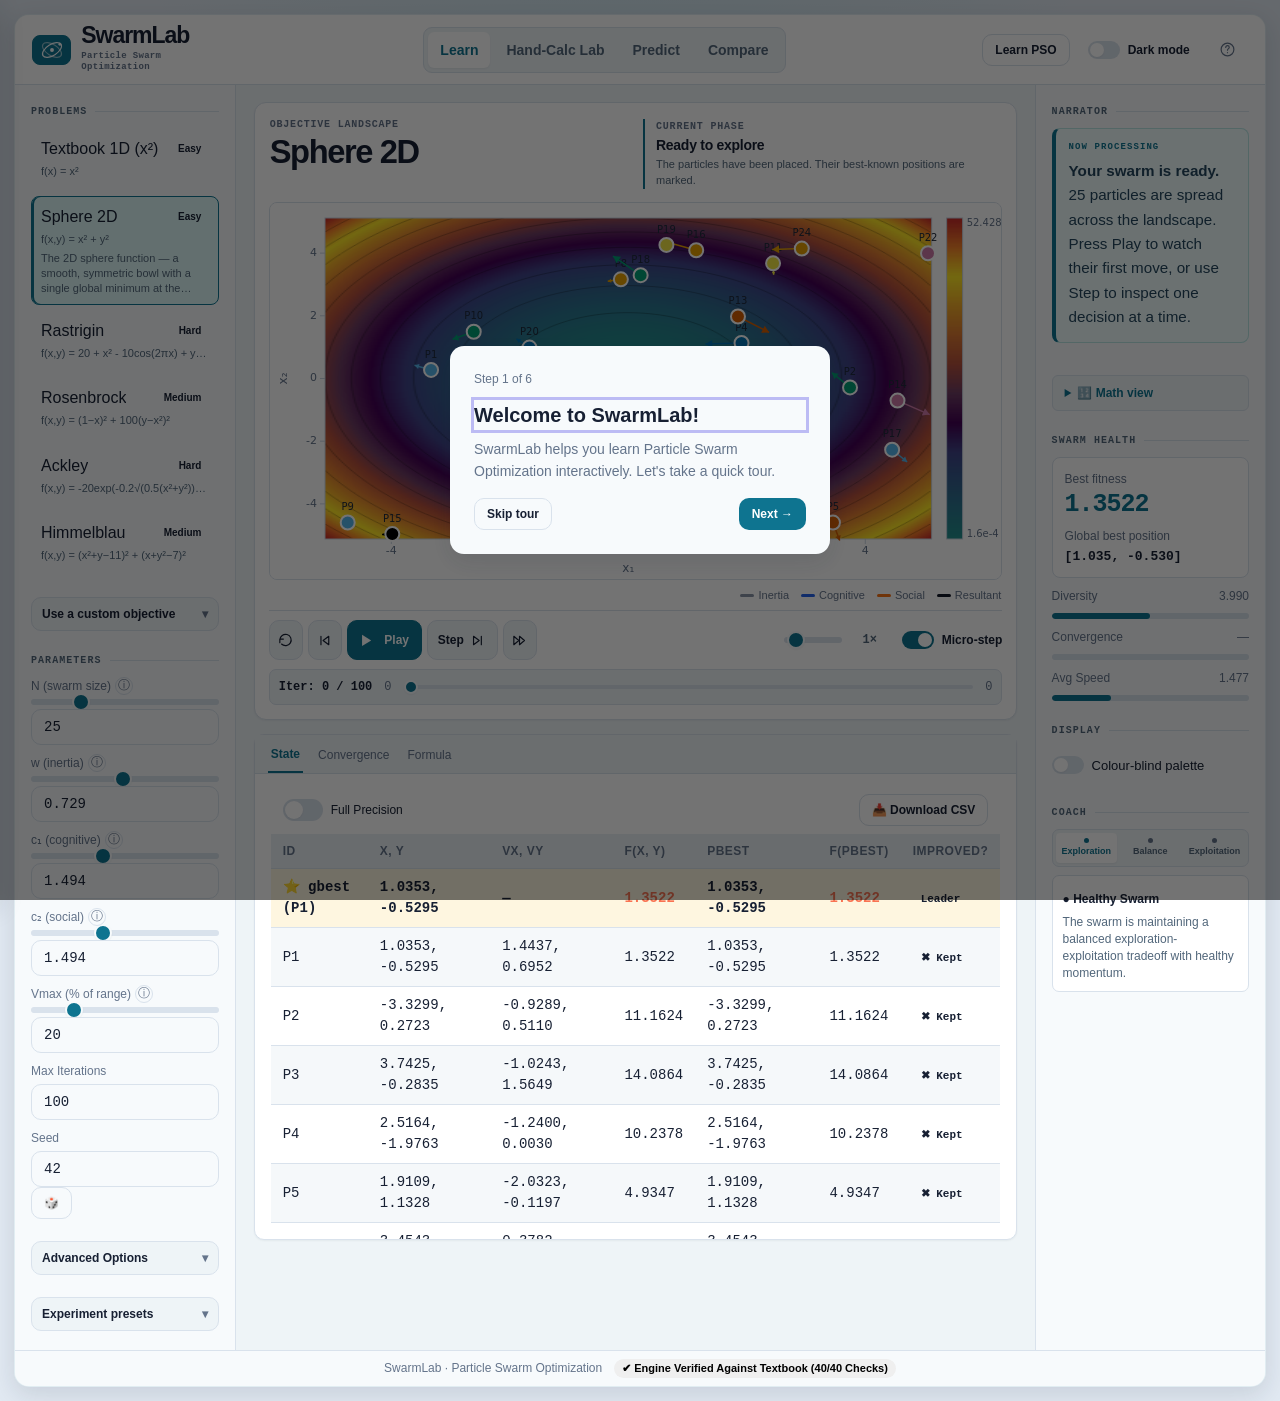
==== commit a9109b7f: "Redesign SwarmLab and fix QA findings" ====
--- a/index.html
+++ b/index.html
@@ -11,6 +11,7 @@
   <link rel="stylesheet" href="css/tokens.css">
   <link rel="stylesheet" href="css/layout.css">
   <link rel="stylesheet" href="css/components.css">
+  <link rel="stylesheet" href="css/workbench.css">
 </head>
 <body>
 
@@ -22,50 +23,45 @@
     <!-- ============ TOP BAR ============ -->
     <header class="topbar" role="banner">
       <div class="topbar__logo" aria-label="SwarmLab">
-        <!-- Logo icon placeholder -->
-        <span aria-hidden="true">🐝</span>
-        <span>SwarmLab</span>
-      </div>
-
-      <span class="topbar__problem-name" id="topbar-problem-name">Sphere 2D</span>
+        <span class="brand-mark" aria-hidden="true">
+          <svg width="26" height="26" viewBox="0 0 28 28" fill="none">
+            <ellipse cx="14" cy="14" rx="11.5" ry="6" transform="rotate(-32 14 14)" stroke="currentColor" stroke-width="1.2" />
+            <ellipse cx="14" cy="14" rx="11.5" ry="6" transform="rotate(32 14 14)" stroke="currentColor" stroke-width="1.2" opacity=".55" />
+            <circle cx="14" cy="14" r="2.1" fill="currentColor" />
+            <circle cx="22.5" cy="7.7" r="1.6" fill="currentColor" />
+          </svg>
+        </span>
+        <span class="brand-wordmark">
+          <span class="brand-name">SwarmLab</span>
+          <span class="brand-description">Particle Swarm Optimization</span>
+        </span>
+      </div>
 
       <!-- Mode tabs (desktop) -->
       <nav class="topbar__tabs tabs" role="tablist" aria-label="Application mode">
-        <button class="tab" role="tab" id="tab-learn" aria-selected="true" aria-controls="panel-learn">Learn</button>
-        <button class="tab" role="tab" id="tab-handcalc" aria-selected="false" aria-controls="panel-handcalc">Hand-Calc Lab</button>
-        <button class="tab" role="tab" id="tab-predict" aria-selected="false" aria-controls="panel-predict">Predict</button>
-        <button class="tab" role="tab" id="tab-compare" aria-selected="false" aria-controls="panel-compare">Compare</button>
+        <button class="tab" role="tab" id="tab-learn" aria-selected="true" aria-controls="main-canvas">Learn</button>
+        <button class="tab" role="tab" id="tab-handcalc" aria-selected="false" aria-controls="btab-panel-formula">Hand-Calc Lab</button>
+        <button class="tab" role="tab" id="tab-predict" aria-selected="false">Predict</button>
+        <button class="tab" role="tab" id="tab-compare" aria-selected="false" aria-controls="btab-panel-compare">Compare</button>
       </nav>
 
       <!-- Actions -->
       <div class="topbar__actions">
         <button class="btn btn--secondary btn--sm learn-trigger" id="btn-open-learn" type="button">Learn PSO</button>
-        <label class="toggle" title="Colour-blind safe mode">
-          <input type="checkbox" class="toggle__input" id="toggle-colorblind" aria-label="Toggle colour-blind safe mode">
-          <span class="toggle__track"><span class="toggle__thumb"></span></span>
-          <span class="toggle__label sr-only">Colour-blind mode</span>
+        <label class="toggle theme-switch" title="Switch light and dark theme (D)">
+          <input type="checkbox" class="toggle__input" id="btn-theme-toggle" role="switch">
+          <span class="toggle__track" aria-hidden="true"><span class="toggle__thumb"></span></span>
+          <span class="toggle__label">Dark mode</span>
         </label>
 
-        <button class="btn btn--icon" id="btn-theme-toggle" aria-label="Toggle dark mode" type="button">
-          <span aria-hidden="true">🌙</span>
-        </button>
-
         <button class="btn btn--icon" id="btn-help" aria-label="Help and keyboard shortcuts" type="button">
-          <span aria-hidden="true">?</span>
+          <svg width="17" height="17" viewBox="0 0 24 24" fill="none" stroke="currentColor" stroke-width="1.65" aria-hidden="true"><circle cx="12" cy="12" r="9"/><path d="M9.5 9a2.5 2.5 0 0 1 5 0c0 1.6-2.5 2-2.5 4" stroke-linecap="round"/><circle cx="12" cy="16.5" r=".85" fill="currentColor" stroke="none"/></svg>
         </button>
       </div>
     </header>
 
     <!-- ============ WORKSPACE (3-zone layout) ============ -->
     <main class="workspace" id="workspace">
-
-      <!-- Drawer toggle buttons (tablet/mobile) -->
-      <button class="drawer-toggle drawer-toggle--left" id="btn-toggle-left" aria-label="Toggle left panel" type="button" aria-expanded="false">
-        <span aria-hidden="true">☰</span>
-      </button>
-      <button class="drawer-toggle drawer-toggle--right" id="btn-toggle-right" aria-label="Toggle right panel" type="button" aria-expanded="false">
-        <span aria-hidden="true">▶</span>
-      </button>
 
       <!-- Drawer backdrop -->
       <div class="drawer-backdrop" id="drawer-backdrop" aria-hidden="true"></div>
@@ -160,11 +156,11 @@
               Vmax (% of range)
               <span class="tooltip-wrapper">
                 <button class="tooltip-trigger" aria-label="Info about velocity clamping" type="button">ⓘ</button>
-                <span class="tooltip" role="tooltip">Maximum velocity as percentage of domain range.</span>
+                <span class="tooltip" role="tooltip">Maximum velocity as a percentage of the domain range. Set to 0 for no limit.</span>
               </span>
             </label>
-            <input type="range" class="range-input" id="param-vmax-slider" min="1" max="100" value="50">
-            <input type="number" class="num-input" id="param-vmax" min="1" max="100" value="50" aria-label="Vmax percentage">
+            <input type="range" class="range-input" id="param-vmax-slider" min="0" max="100" value="50">
+            <input type="number" class="num-input" id="param-vmax" min="0" max="100" value="50" aria-label="Vmax percentage">
           </div>
 
           <!-- Max iterations -->
@@ -177,7 +173,7 @@
           <div class="param-group">
             <label class="param-label" for="param-seed">Seed</label>
             <div class="form-row--inline">
-              <input type="number" class="num-input" id="param-seed" min="0" value="42" aria-label="Random seed">
+              <input type="number" class="num-input" id="param-seed" min="0" max="4294967295" value="42" aria-label="Random seed">
               <button class="btn btn--secondary btn--sm" id="btn-random-seed" type="button" aria-label="Random seed">🎲</button>
             </div>
           </div>
@@ -198,6 +194,7 @@
                   <option value="clamp">Clamp</option>
                   <option value="reflect">Reflect</option>
                   <option value="absorb">Absorb</option>
+                  <option value="none">None</option>
                 </select>
               </div>
 
@@ -224,7 +221,7 @@
                 <label class="param-label" for="param-inertia-schedule">Inertia Schedule</label>
                 <select class="num-input" id="param-inertia-schedule" aria-label="Inertia schedule">
                   <option value="constant">Constant</option>
-                  <option value="linear">Linear Decay</option>
+                  <option value="linear">Linear Decay (w to w/2)</option>
                 </select>
               </div>
 
@@ -258,17 +255,44 @@
       <!-- ===== CENTER PANEL ===== -->
       <div class="panel-center" id="panel-center">
 
+        <nav class="mobile-mode-tabs" role="tablist" aria-label="Application mode (mobile)">
+          <button class="tab" role="tab" aria-selected="true">Learn</button>
+          <button class="tab" role="tab" aria-selected="false">Hand-Calc</button>
+          <button class="tab" role="tab" aria-selected="false">Predict</button>
+          <button class="tab" role="tab" aria-selected="false">Compare</button>
+        </nav>
+
+        <div class="workspace-tools">
+          <button class="drawer-toggle drawer-toggle--left" id="btn-toggle-left" aria-controls="panel-left" type="button" aria-expanded="false">
+            <svg width="16" height="16" viewBox="0 0 24 24" fill="none" stroke="currentColor" stroke-width="1.75" stroke-linecap="round" aria-hidden="true"><path d="M4 6h16M4 12h16M4 18h16M8 3v6m8 0v6m-5 0v6"/></svg>
+            Experiment settings
+          </button>
+          <button class="drawer-toggle drawer-toggle--right" id="btn-toggle-right" aria-controls="panel-right" type="button" aria-expanded="false">
+            <svg width="16" height="16" viewBox="0 0 24 24" fill="none" stroke="currentColor" stroke-width="1.75" stroke-linecap="round" stroke-linejoin="round" aria-hidden="true"><path d="M5 5h14v11H9l-4 3zM8 9h8m-8 3h5"/></svg>
+            Narrator
+          </button>
+        </div>
+
+        <section class="experiment-stage" aria-labelledby="topbar-problem-name">
+          <header class="stage-header">
+            <div class="stage-objective">
+              <span class="stage-kicker">Objective landscape</span>
+              <h1 id="topbar-problem-name">Sphere 2D</h1>
+            </div>
+            <div class="simulation-hud" aria-live="polite">
+              <span class="simulation-hud__eyebrow">Current phase</span>
+              <strong id="simulation-phase">Ready to explore</strong>
+              <span id="simulation-subtitle">Press play to see the swarm learn the landscape.</span>
+            </div>
+          </header>
+
         <!-- Main canvas -->
         <div class="canvas-container" id="main-canvas">
-          <div class="simulation-hud" aria-live="polite">
-            <span class="simulation-hud__eyebrow">LIVE EXPERIMENT</span>
-            <strong id="simulation-phase">Ready to explore</strong>
-            <span id="simulation-subtitle">Press play to see the swarm learn the landscape.</span>
-          </div>
           <canvas id="canvas-main" aria-label="PSO visualization canvas">
             Your browser does not support HTML5 Canvas.
           </canvas>
-          <!-- Force legend overlay -->
+        </div>
+          <!-- Force legend -->
           <div class="force-legend" id="force-legend" aria-label="Force vector legend">
             <span class="force-legend__item">
               <span class="force-legend__swatch" style="background:var(--c-force-inertia)"></span>
@@ -287,36 +311,45 @@
               Resultant
             </span>
           </div>
-        </div>
 
         <!-- Control bar -->
         <div class="control-bar" id="control-bar" role="toolbar" aria-label="Playback controls">
-          <span class="control-bar__label">Playback</span>
           <div class="transport">
-            <button class="transport__btn" id="btn-reset" aria-label="Reset" type="button">⏮</button>
-            <button class="transport__btn" id="btn-step-back" aria-label="Step back" type="button">⏪</button>
-            <button class="transport__btn transport__btn--play" id="btn-play" aria-label="Play / Pause" type="button">▶</button>
-            <button class="transport__btn" id="btn-step-forward" aria-label="Step forward" type="button">⏩</button>
-            <button class="transport__btn" id="btn-skip-end" aria-label="Skip to end" type="button">⏭</button>
-          </div>
-          <span class="transport__speed" id="speed-label">1×</span>
-          <input type="range" class="range-input" id="speed-slider" min="0.25" max="10" step="0.25" value="1" aria-label="Playback speed">
-          <span class="scrubber-label" id="iteration-label">Iter: 0 / 100</span>
-          <div class="form-row--inline" style="margin-left:auto">
+            <button class="transport__btn" id="btn-reset" aria-label="Reset" type="button">
+              <svg class="transport-icon" viewBox="0 0 24 24" aria-hidden="true"><path d="M4 11a8 8 0 1 1 2.4 6m-2.4-2v-5h5"/></svg>
+            </button>
+            <button class="transport__btn" id="btn-step-back" aria-label="Step back" type="button">
+              <svg class="transport-icon" viewBox="0 0 24 24" aria-hidden="true"><path d="M7 6v12m11-12-8 6 8 6z"/></svg>
+            </button>
+            <button class="transport__btn transport__btn--play" id="btn-play" aria-label="Play" type="button">▶</button>
+            <button class="transport__btn transport__btn--step" id="btn-step-forward" aria-label="Step forward" type="button">
+              Step <svg class="transport-icon" viewBox="0 0 24 24" aria-hidden="true"><path d="m5 6 8 6-8 6zm11 0v12"/></svg>
+            </button>
+            <button class="transport__btn" id="btn-skip-end" aria-label="Next iteration" type="button">
+              <svg class="transport-icon" viewBox="0 0 24 24" aria-hidden="true"><path d="m4 6 7 6-7 6zm8 0 7 6-7 6z"/></svg>
+            </button>
+          </div>
+          <div class="transport-settings">
+            <div class="transport-rate">
+              <input type="range" class="range-input" id="speed-slider" min="0.25" max="10" step="0.25" value="1" aria-label="Playback speed">
+              <span class="transport__speed" id="speed-label">1×</span>
+            </div>
             <label class="toggle">
-              <input type="checkbox" class="toggle__input" id="toggle-micro" aria-label="Toggle micro-step mode">
-              <span class="toggle__track"><span class="toggle__thumb"></span></span>
-              <span class="toggle__label">Micro</span>
+              <input type="checkbox" class="toggle__input" id="toggle-micro" role="switch">
+              <span class="toggle__track" aria-hidden="true"><span class="toggle__thumb"></span></span>
+              <span class="toggle__label">Micro-step</span>
             </label>
           </div>
         </div>
 
         <!-- Timeline / scrubber -->
         <div class="timeline" id="timeline" aria-label="Iteration timeline">
+          <span class="scrubber-label" id="iteration-label">Iter: 0 / 100</span>
           <span class="scrubber-label">0</span>
           <input type="range" class="scrubber" id="timeline-scrubber" min="0" max="100" value="0" aria-label="Timeline scrubber">
           <span class="scrubber-label" id="timeline-max">100</span>
         </div>
+        </section>
 
         <!-- Bottom tabs -->
         <div class="bottom-tabs" id="bottom-tabs">
@@ -372,13 +405,6 @@
           </div>
         </div>
 
-        <!-- Mobile mode tabs -->
-        <nav class="mobile-mode-tabs" role="tablist" aria-label="Application mode (mobile)">
-          <button class="tab" role="tab" aria-selected="true">Learn</button>
-          <button class="tab" role="tab" aria-selected="false">Hand-Calc</button>
-          <button class="tab" role="tab" aria-selected="false">Predict</button>
-          <button class="tab" role="tab" aria-selected="false">Compare</button>
-        </nav>
       </div>
 
       <!-- ===== RIGHT PANEL ===== -->
@@ -398,6 +424,17 @@
         <section class="panel-section" aria-labelledby="section-health-title">
           <h2 class="panel-section__title" id="section-health-title">Swarm Health</h2>
 
+          <div class="swarm-readout">
+            <div class="param-group">
+              <span class="param-label">Best fitness</span>
+              <span class="param-value" id="health-gbest-fitness">—</span>
+            </div>
+            <div class="param-group">
+              <span class="param-label">Global best position</span>
+              <span class="param-value" id="health-gbest">—</span>
+            </div>
+          </div>
+
           <div class="health-meter" id="health-diversity">
             <div class="health-meter__label">
               <span>Diversity</span>
@@ -428,14 +465,15 @@
             </div>
           </div>
 
-          <div class="param-group">
-            <span class="param-label">Global Best</span>
-            <span class="param-value" id="health-gbest">—</span>
-          </div>
-          <div class="param-group">
-            <span class="param-label">Best Fitness</span>
-            <span class="param-value" id="health-gbest-fitness">—</span>
-          </div>
+        </section>
+
+        <section class="panel-section display-options" aria-labelledby="section-display-title">
+          <h2 class="panel-section__title" id="section-display-title">Display</h2>
+          <label class="toggle palette-switch" title="Use a grayscale landscape and alternate force colours">
+            <input type="checkbox" class="toggle__input" id="toggle-colorblind" role="switch">
+            <span class="toggle__track" aria-hidden="true"><span class="toggle__thumb"></span></span>
+            <span class="toggle__label">Colour-blind palette</span>
+          </label>
         </section>
 
         <!-- Coach / Advisor -->
@@ -454,7 +492,7 @@
 
     <!-- ============ FOOTER ============ -->
     <footer class="app-footer" role="contentinfo">
-      <span>SwarmLab — Interactive PSO Teaching Tool</span>
+      <span>SwarmLab · Particle Swarm Optimization</span>
       <span id="verification-badge-area">
         <!-- Verification badge rendered by JS -->
       </span>
@@ -488,6 +526,7 @@
         </table>
       </div>
       <div class="modal__footer">
+        <button class="btn btn--secondary" id="btn-open-tour" type="button">Start guided tour</button>
         <button class="btn btn--primary" id="btn-help-close-footer" type="button">Got it</button>
       </div>
     </div>
@@ -528,7 +567,7 @@
 
 
   <!-- ============ GUIDED TOUR ============ -->
-  <div class="tour-overlay" id="tour-overlay" aria-label="Guided tour">
+  <div class="tour-overlay" id="tour-overlay" role="dialog" aria-modal="true" aria-label="Guided tour" aria-hidden="true">
     <div class="tour-backdrop"></div>
 
     <!-- Step 1 -->
--- a/css/tokens.css
+++ b/css/tokens.css
@@ -5,6 +5,7 @@
 
 /* ----- Font stacks ----- */
 :root {
+  color-scheme: light;
   --font-ui: 'Inter', -apple-system, BlinkMacSystemFont, 'Segoe UI', Roboto,
     Oxygen, Ubuntu, Cantarell, 'Helvetica Neue', sans-serif;
   --font-mono: 'JetBrains Mono', ui-monospace, 'Cascadia Code', 'Fira Code',
@@ -40,6 +41,7 @@
   /* ----- Accent & status colours (shared) ----- */
   --c-accent: #0E7490;
   --c-accent-hover: #155E75;
+  --c-on-accent: #FFFFFF;
   --c-accent-subtle: #DDF8F7;
   --c-success: #16A34A;
   --c-warning: #D97706;
@@ -63,7 +65,7 @@
   --c-particle-7: #000000;
 
   /* ===== LIGHT THEME (default) ===== */
-  --c-bg: #0B1220;
+  --c-bg: #E1E9F2;
   --c-surface: #F7FAFC;
   --c-text: #172033;
   --c-muted: #64748B;
@@ -92,6 +94,7 @@
 
 /* ===== DARK THEME ===== */
 [data-theme="dark"] {
+  color-scheme: dark;
   --c-bg: #050A13;
   --c-surface: #111C2E;
   --c-text: #E6F0F7;
@@ -107,7 +110,10 @@
   --c-note-border: #1E7283;
   --c-note-text: #D9F5F4;
 
-  --c-accent-subtle: #1E1B4B;
+  --c-accent: #63D6E2;
+  --c-accent-hover: #8AE4EE;
+  --c-on-accent: #102536;
+  --c-accent-subtle: #102B36;
   --c-force-resultant: #F3F4F6;
   --c-particle-7: #FFFFFF;
 
--- a/css/layout.css
+++ b/css/layout.css
@@ -36,7 +36,7 @@
   top: var(--sp-2);
   z-index: 10000;
   background: var(--c-accent);
-  color: #fff;
+  color: var(--c-on-accent);
   padding: var(--sp-2) var(--sp-4);
   border-radius: var(--radius-sm);
   font-weight: 600;
@@ -467,8 +467,8 @@
    ============================================================ */
 body {
   background:
-    radial-gradient(circle at 48% -20%, rgba(20, 184, 196, 0.22), transparent 34rem),
-    linear-gradient(135deg, #0b1220 0%, #101c2e 48%, #09111d 100%);
+    radial-gradient(circle at 48% -20%, rgba(20, 184, 196, 0.14), transparent 34rem),
+    var(--c-bg);
   padding: 14px;
 }
 
@@ -578,11 +578,11 @@
   border-color: #cfdae3;
   background: #fff;
 }
-.range-input { height: 5px; background: #d5e2e8; }
-.range-input::-webkit-slider-thumb { width: 14px; height: 14px; border-color: #f7fafc; background: #0e7490; }
-.range-input::-moz-range-thumb { width: 14px; height: 14px; border-color: #f7fafc; background: #0e7490; }
-
-.panel-center { background: #edf3f6; }
+.range-input { height: 5px; background: var(--c-border); }
+.range-input::-webkit-slider-thumb { width: 14px; height: 14px; border-color: var(--c-surface); background: var(--c-accent); }
+.range-input::-moz-range-thumb { width: 14px; height: 14px; border-color: var(--c-surface); background: var(--c-accent); }
+
+.panel-center { background: var(--c-surface-muted); }
 .canvas-container {
   min-height: clamp(350px, 48vh, 620px);
   margin: 14px 14px 0;
@@ -590,7 +590,7 @@
   border: 1px solid #cfdde5;
   border-radius: 12px 12px 0 0;
   background: #f7fafc;
-  box-shadow: inset 0 0 0 1px rgba(255,255,255,.65);
+  box-shadow: inset 0 0 0 1px var(--c-surface-raised);
 }
 .canvas-container::after {
   position: absolute;
@@ -598,7 +598,7 @@
   height: 48px;
   content: '';
   pointer-events: none;
-  background: linear-gradient(transparent, rgba(247,250,252,.7));
+  background: linear-gradient(transparent, color-mix(in srgb, var(--c-surface) 70%, transparent));
 }
 
 .simulation-hud {
@@ -648,8 +648,7 @@
 }
 .transport { gap: 5px; }
 .transport__btn { width: 34px; height: 34px; border-radius: 7px; font-size: 14px; }
-.transport__btn--play { width: 42px; background: #0e7490; border-color: #0e7490; }
-.transport__btn--play:hover { background: #155e75; }
+.transport__btn--play { width: 42px; }
 .transport__speed { color: #0e7490; font-weight: 700; }
 .control-bar > .range-input { max-width: 125px; }
 
--- a/css/components.css
+++ b/css/components.css
@@ -35,15 +35,12 @@
 /* Primary */
 .btn--primary {
   background: var(--c-accent);
-  color: #fff;
-}
-
-.btn--primary:hover {
+  color: var(--c-on-accent);
+}
+
+.btn--primary:hover,
+.btn--primary:active {
   background: var(--c-accent-hover);
-}
-
-.btn--primary:active {
-  background: #3730A3;
 }
 
 /* Secondary */
@@ -674,7 +671,7 @@
 
 .transport__btn--play {
   background: var(--c-accent);
-  color: #fff;
+  color: var(--c-on-accent);
   border-color: var(--c-accent);
 }
 
@@ -892,7 +889,9 @@
 }
 
 .tour-overlay.is-active {
-  display: block;
+  display: grid;
+  place-items: center;
+  padding: var(--sp-3);
   pointer-events: auto;
 }
 
@@ -903,12 +902,14 @@
 }
 
 .tour-step {
-  position: absolute;
+  position: relative;
   background: var(--c-surface);
   border-radius: var(--radius-lg);
   box-shadow: var(--shadow-lg);
   padding: var(--sp-5);
-  max-width: 380px;
+  width: min(100%, 380px);
+  max-height: 100%;
+  overflow: auto;
   z-index: 3001;
   display: none;
 }
--- a/css/workbench.css
+++ b/css/workbench.css
@@ -0,0 +1,476 @@
+/* The simulation workbench pairs a compact instrument header with a large live plot. */
+:root {
+  --font-display: 'Aptos Display', 'Segoe UI Variable Display', 'Segoe UI', sans-serif;
+  --workbench-gutter: clamp(12px, 1.35vw, 22px);
+}
+
+.app {
+  grid-template-columns: minmax(0, 1fr);
+  min-width: 0;
+  overflow: clip;
+  border-radius: 15px;
+  box-shadow: var(--shadow-lg);
+}
+
+.topbar {
+  min-height: 70px;
+  gap: 18px;
+  padding: 10px var(--workbench-gutter);
+  background: var(--c-surface-raised);
+}
+
+.topbar__logo {
+  gap: 10px;
+  color: var(--c-text-strong);
+  white-space: normal;
+}
+
+.topbar__logo > .brand-mark {
+  flex: 0 0 39px;
+  width: 39px;
+  height: 39px;
+  border: 1px solid var(--c-accent);
+  border-radius: 10px;
+  background: var(--c-accent-subtle);
+  color: var(--c-accent);
+}
+
+.brand-wordmark {
+  display: grid;
+  gap: 4px;
+}
+
+.brand-name {
+  font: 750 23px/.95 var(--font-display);
+  letter-spacing: -.045em;
+}
+
+.brand-description {
+  color: var(--c-muted);
+  font: 600 9px/1.25 var(--font-mono);
+  letter-spacing: .035em;
+}
+
+.topbar__tabs {
+  margin-inline: auto;
+  padding: 4px;
+  border: 1px solid var(--c-border);
+  border-radius: 9px;
+  background: var(--c-surface-muted);
+}
+
+.topbar__tabs .tab,
+.mobile-mode-tabs .tab {
+  border-radius: 6px;
+  color: var(--c-text-soft);
+  font-weight: 650;
+  white-space: nowrap;
+}
+
+.topbar__tabs .tab[aria-selected='true'],
+.mobile-mode-tabs .tab[aria-selected='true'] {
+  background: var(--c-surface-raised);
+  box-shadow: var(--shadow-sm);
+  color: var(--c-accent);
+}
+
+.topbar__actions {
+  gap: 11px;
+  margin-left: 0;
+  white-space: nowrap;
+}
+
+.theme-switch {
+  display: inline-flex;
+  min-height: 36px;
+  padding-inline: 7px;
+  border-radius: 7px;
+}
+
+.theme-switch:hover { background: var(--c-surface-muted); }
+.theme-switch .toggle__label,
+.transport-settings .toggle__label { font-size: 12px; font-weight: 650; }
+
+.theme-switch .toggle__track,
+.transport-settings .toggle__track,
+.palette-switch .toggle__track { width: 32px; height: 18px; }
+
+.theme-switch .toggle__thumb,
+.transport-settings .toggle__thumb,
+.palette-switch .toggle__thumb { width: 14px; height: 14px; }
+
+:is(.theme-switch, .transport-settings, .palette-switch) .toggle__input:checked + .toggle__track .toggle__thumb {
+  transform: translateX(14px);
+}
+
+.theme-switch .toggle__input:checked + .toggle__track .toggle__thumb { background: var(--c-on-accent); }
+
+.workspace-tools { display: none; }
+
+.panel-left,
+.panel-right {
+  gap: 22px;
+  padding: 19px 16px;
+}
+
+.panel-section__title {
+  color: var(--c-text-soft);
+  font: 650 10px/1.5 var(--font-mono);
+  letter-spacing: .105em;
+}
+
+#problem-list { gap: 5px; }
+.problem-card { padding: 8px 9px; }
+.problem-card:focus-visible {
+  outline: 2px solid var(--c-accent);
+  outline-offset: -2px;
+}
+.problem-card--active {
+  box-shadow: inset 2px 0 0 var(--c-accent);
+}
+.problem-card--active .problem-card__desc { -webkit-line-clamp: 3; }
+
+.panel-center { gap: 14px; padding: var(--workbench-gutter); }
+
+.experiment-stage {
+  display: grid;
+  grid-template-columns: minmax(0, 1fr);
+  min-width: 0;
+  padding: 14px;
+  border: 1px solid var(--c-border);
+  border-radius: 12px;
+  background: var(--c-surface-raised);
+  box-shadow: var(--shadow-sm);
+}
+
+.stage-header {
+  display: grid;
+  grid-template-columns: minmax(0, 1fr) minmax(0, 1fr);
+  align-items: start;
+  gap: 15px;
+  padding: 2px 1px 13px;
+}
+
+.stage-header h1 {
+  margin-top: 4px;
+  color: var(--c-text-strong);
+  font: 760 clamp(23px, 2.55vw, 39px)/1 var(--font-display);
+  letter-spacing: -.042em;
+  overflow-wrap: anywhere;
+}
+
+.stage-kicker,
+.stage-header .simulation-hud__eyebrow {
+  display: block;
+  color: var(--c-muted);
+  font: 650 10px/1.25 var(--font-mono);
+  letter-spacing: .08em;
+  text-transform: uppercase;
+}
+
+.stage-header .simulation-hud {
+  position: static;
+  display: grid;
+  max-width: none;
+  min-width: 0;
+  gap: 3px;
+  padding: 2px 0 1px 11px;
+  border: 0;
+  border-left: 2px solid var(--c-accent);
+  border-radius: 0;
+  background: transparent;
+  box-shadow: none;
+  backdrop-filter: none;
+}
+
+.stage-header .simulation-hud strong {
+  color: var(--c-text-strong);
+  font: 700 14px/1.24 var(--font-ui);
+}
+
+.stage-header #simulation-subtitle {
+  display: block;
+  color: var(--c-text-soft);
+  font-size: 11px;
+  line-height: 1.4;
+}
+
+.experiment-stage .canvas-container {
+  height: clamp(260px, 42vh, 500px);
+  min-height: 0;
+  margin: 0;
+  border-color: var(--c-border);
+  border-radius: 8px;
+  box-shadow: none;
+}
+
+.experiment-stage .canvas-container::after { content: none; }
+
+.experiment-stage .force-legend {
+  position: static;
+  display: flex;
+  justify-content: flex-end;
+  flex-wrap: wrap;
+  max-width: none;
+  gap: 6px 12px;
+  padding: 7px 1px;
+  border: 0;
+  border-radius: 0;
+  background: transparent;
+  box-shadow: none;
+  backdrop-filter: none;
+  font-size: 11px;
+}
+
+.experiment-stage .force-legend__swatch { width: 14px; }
+
+#predict-mode-container:not([hidden]) {
+  min-width: 0;
+  margin-block: 1px 8px;
+  border: 1px solid var(--c-border);
+  border-radius: 8px;
+  background: var(--c-surface-muted);
+}
+
+#predict-y-group[hidden] { display: none; }
+
+.experiment-stage .control-bar {
+  position: static;
+  display: flex;
+  justify-content: space-between;
+  flex-wrap: wrap;
+  gap: 9px 12px;
+  margin: 0;
+  padding: 9px 0;
+  border: 0;
+  border-top: 1px solid var(--c-border);
+  border-radius: 0;
+  background: transparent;
+  box-shadow: none;
+}
+
+.experiment-stage .transport { gap: 5px; }
+
+.experiment-stage .transport__btn {
+  flex-shrink: 0;
+  width: 34px;
+  min-height: 34px;
+  border-color: var(--c-border);
+  background: var(--c-surface-muted);
+  color: var(--c-text-strong);
+}
+
+.transport-icon {
+  flex-shrink: 0;
+  width: 17px;
+  height: 17px;
+  fill: none;
+  stroke: currentColor;
+  stroke-linecap: round;
+  stroke-linejoin: round;
+  stroke-width: 1.65;
+}
+
+.experiment-stage .transport__btn--play,
+.experiment-stage .transport__btn--step { width: auto; padding-inline: 10px; gap: 6px; }
+
+.experiment-stage .transport__btn--play {
+  min-width: 75px;
+  border-color: var(--c-accent);
+  background: var(--c-accent);
+  color: var(--c-on-accent);
+  font-size: 0;
+}
+
+.experiment-stage .transport__btn--play::before {
+  width: 13px;
+  height: 13px;
+  background: currentColor;
+  clip-path: polygon(21% 7%, 91% 50%, 21% 93%);
+  content: '';
+}
+
+.experiment-stage .transport__btn--play[aria-label='Pause']::before {
+  clip-path: polygon(12% 10%, 41% 10%, 41% 90%, 12% 90%, 12% 10%, 59% 10%, 88% 10%, 88% 90%, 59% 90%, 59% 10%);
+}
+
+.experiment-stage .transport__btn--play::after {
+  font: 700 12px var(--font-ui);
+  content: attr(aria-label) / '';
+}
+
+.experiment-stage .transport__btn--step { font-size: 12px; font-weight: 650; }
+.experiment-stage .transport__btn:hover { border-color: var(--c-accent); }
+.experiment-stage .transport__btn--play:hover { background: var(--c-accent-hover); }
+
+.transport-settings,
+.transport-rate {
+  display: flex;
+  align-items: center;
+  gap: 10px;
+}
+
+.transport-settings { gap: 14px; }
+.transport-rate #speed-slider { width: 58px; }
+.transport-rate #speed-label { color: var(--c-text-soft); }
+
+.experiment-stage .timeline {
+  min-width: 0;
+  margin: 0;
+  padding: 8px 9px;
+  border: 1px solid var(--c-border);
+  border-radius: 7px;
+  background: var(--c-surface-muted);
+  box-shadow: none;
+}
+
+.experiment-stage .timeline .scrubber { min-width: 0; }
+.experiment-stage #iteration-label { color: var(--c-text-strong); font-weight: 700; white-space: nowrap; }
+
+.panel-center .bottom-tabs {
+  min-height: 0;
+  max-height: none;
+  margin: 0;
+  border-radius: 10px;
+  box-shadow: var(--shadow-sm);
+}
+
+.panel-center .bottom-tabs__content { max-height: 465px; }
+.panel-center .bottom-tabs__header .tab { padding: 12px 3px 10px; }
+.panel-center .bottom-tabs__header .tab--contextual[aria-selected='true'] { display: inline-flex; }
+
+.swarm-readout {
+  display: grid;
+  gap: 10px;
+  padding: 12px;
+  border: 1px solid var(--c-border);
+  border-radius: 8px;
+  background: var(--c-surface-raised);
+}
+
+.swarm-readout .param-group { margin: 0; }
+.swarm-readout .param-value { color: var(--c-text-strong); font: 650 13px/1.25 var(--font-mono); }
+.swarm-readout #health-gbest-fitness { color: var(--c-accent); font: 750 25px/1 var(--font-mono); letter-spacing: -.04em; }
+.display-options .palette-switch { min-height: 36px; align-self: start; }
+.display-options .toggle__label { font-size: 13px; }
+
+.coach-wrapper { display: grid; gap: 8px; }
+
+.coach-gauge {
+  display: grid;
+  grid-template-columns: repeat(3, minmax(0, 1fr));
+  gap: 3px;
+  padding: 3px;
+  border: 1px solid var(--c-border);
+  border-radius: 7px;
+  background: var(--c-surface-muted);
+}
+
+.gauge-step {
+  display: grid;
+  justify-items: center;
+  gap: 3px;
+  padding: 5px 0;
+  color: var(--c-text-soft);
+  font: 650 9px/1.3 var(--font-ui);
+}
+
+.gauge-step.active {
+  border-radius: 4px;
+  background: var(--c-surface-raised);
+  color: var(--c-accent);
+  box-shadow: var(--shadow-sm);
+}
+
+.gauge-dot { width: 5px; height: 5px; border-radius: 50%; background: var(--c-muted); }
+.gauge-step.active .gauge-dot { background: currentColor; }
+
+.coach-card {
+  padding: 10px;
+  border: 1px solid var(--c-border);
+  border-radius: 7px;
+  background: var(--c-surface-raised);
+}
+
+.coach-badge { color: var(--c-text-strong); font-size: 12px; font-weight: 700; }
+.coach-message { margin-top: 4px; color: var(--c-text-soft); font-size: 12px; line-height: 1.4; }
+
+@media (min-width: 1200px) {
+  .workspace { grid-template-columns: clamp(207px, 17.3vw, 250px) minmax(0, 1fr) clamp(222px, 18vw, 278px); }
+}
+
+@media (max-width: 1199px) {
+  .app { border-radius: 0; }
+  .workspace { grid-template-columns: minmax(0, 1fr); min-width: 0; }
+  .workspace-tools { display: flex; align-items: center; justify-content: space-between; gap: 8px; }
+  .workspace-tools .drawer-toggle {
+    position: static;
+    width: auto;
+    min-height: 38px;
+    gap: 6px;
+    padding: 0 10px;
+    border-radius: 7px;
+    background: var(--c-surface-raised);
+    box-shadow: none;
+    font: 650 12px var(--font-ui);
+  }
+  .workspace-tools .drawer-toggle:hover { border-color: var(--c-accent); }
+  .panel-left:not(.is-open), .panel-right:not(.is-open) { visibility: hidden; }
+  .panel-left, .panel-right { top: 70px; }
+}
+
+@media (max-width: 850px) {
+  .topbar { justify-content: space-between; gap: 10px; }
+  .topbar .topbar__tabs { display: none; }
+  .topbar__actions { gap: 6px; }
+  .mobile-mode-tabs {
+    display: grid;
+    grid-template-columns: repeat(4, minmax(0, 1fr));
+    gap: 4px;
+    padding: 4px;
+    border: 1px solid var(--c-border);
+    border-radius: 8px;
+    background: var(--c-surface-muted);
+  }
+  .mobile-mode-tabs .tab { justify-content: center; padding: 8px 3px; }
+  .mobile-mode-tabs::after { content: none; }
+}
+
+@media (max-width: 767px) {
+  .topbar { min-height: 58px; }
+  .topbar__actions .theme-switch { display: inline-flex; }
+  .panel-center { gap: 10px; }
+  .panel-left, .panel-right { top: 58px; }
+  .experiment-stage { padding: 10px; }
+  .experiment-stage .canvas-container { height: clamp(230px, 34vh, 320px); }
+  .stage-header { grid-template-columns: minmax(0, .93fr) minmax(0, 1.07fr); gap: 8px; }
+  .stage-header h1 { font-size: 24px; }
+  .stage-header .simulation-hud { padding-left: 8px; }
+  .stage-header .simulation-hud strong { font-size: 12px; }
+  .stage-header #simulation-subtitle { font-size: 10px; }
+  .experiment-stage .control-bar { justify-content: space-between; }
+  .experiment-stage .transport__btn { min-height: 36px; }
+  .panel-center .bottom-tabs__content { max-height: 420px; padding-inline: 10px; }
+}
+
+@media (max-width: 430px) {
+  .topbar { padding-inline: 9px; }
+  .topbar__logo { gap: 6px; }
+  .topbar__logo > .brand-mark { flex-basis: 31px; width: 31px; height: 31px; }
+  .brand-mark svg { width: 21px; height: 21px; }
+  .brand-name { font-size: 19px; }
+  .brand-description { max-width: 100px; font-size: 8px; }
+  .topbar__actions { gap: 4px; }
+  .topbar__actions .learn-trigger { padding-inline: 5px; font-size: 11px; }
+  .topbar__actions #btn-help { width: 28px; height: 28px; }
+  .theme-switch { gap: 4px; padding-inline: 3px; }
+  .theme-switch .toggle__label { font-size: 11px; }
+  .experiment-stage .transport-settings { justify-content: space-between; width: 100%; }
+  .panel-center .bottom-tabs__header { gap: 8px; padding-inline: 8px; }
+}
+
+@media (max-width: 360px) {
+  .topbar { flex-wrap: wrap; row-gap: 4px; }
+  .topbar__actions { margin-inline-start: auto; }
+  .panel-left, .panel-right { top: 0; }
+}
